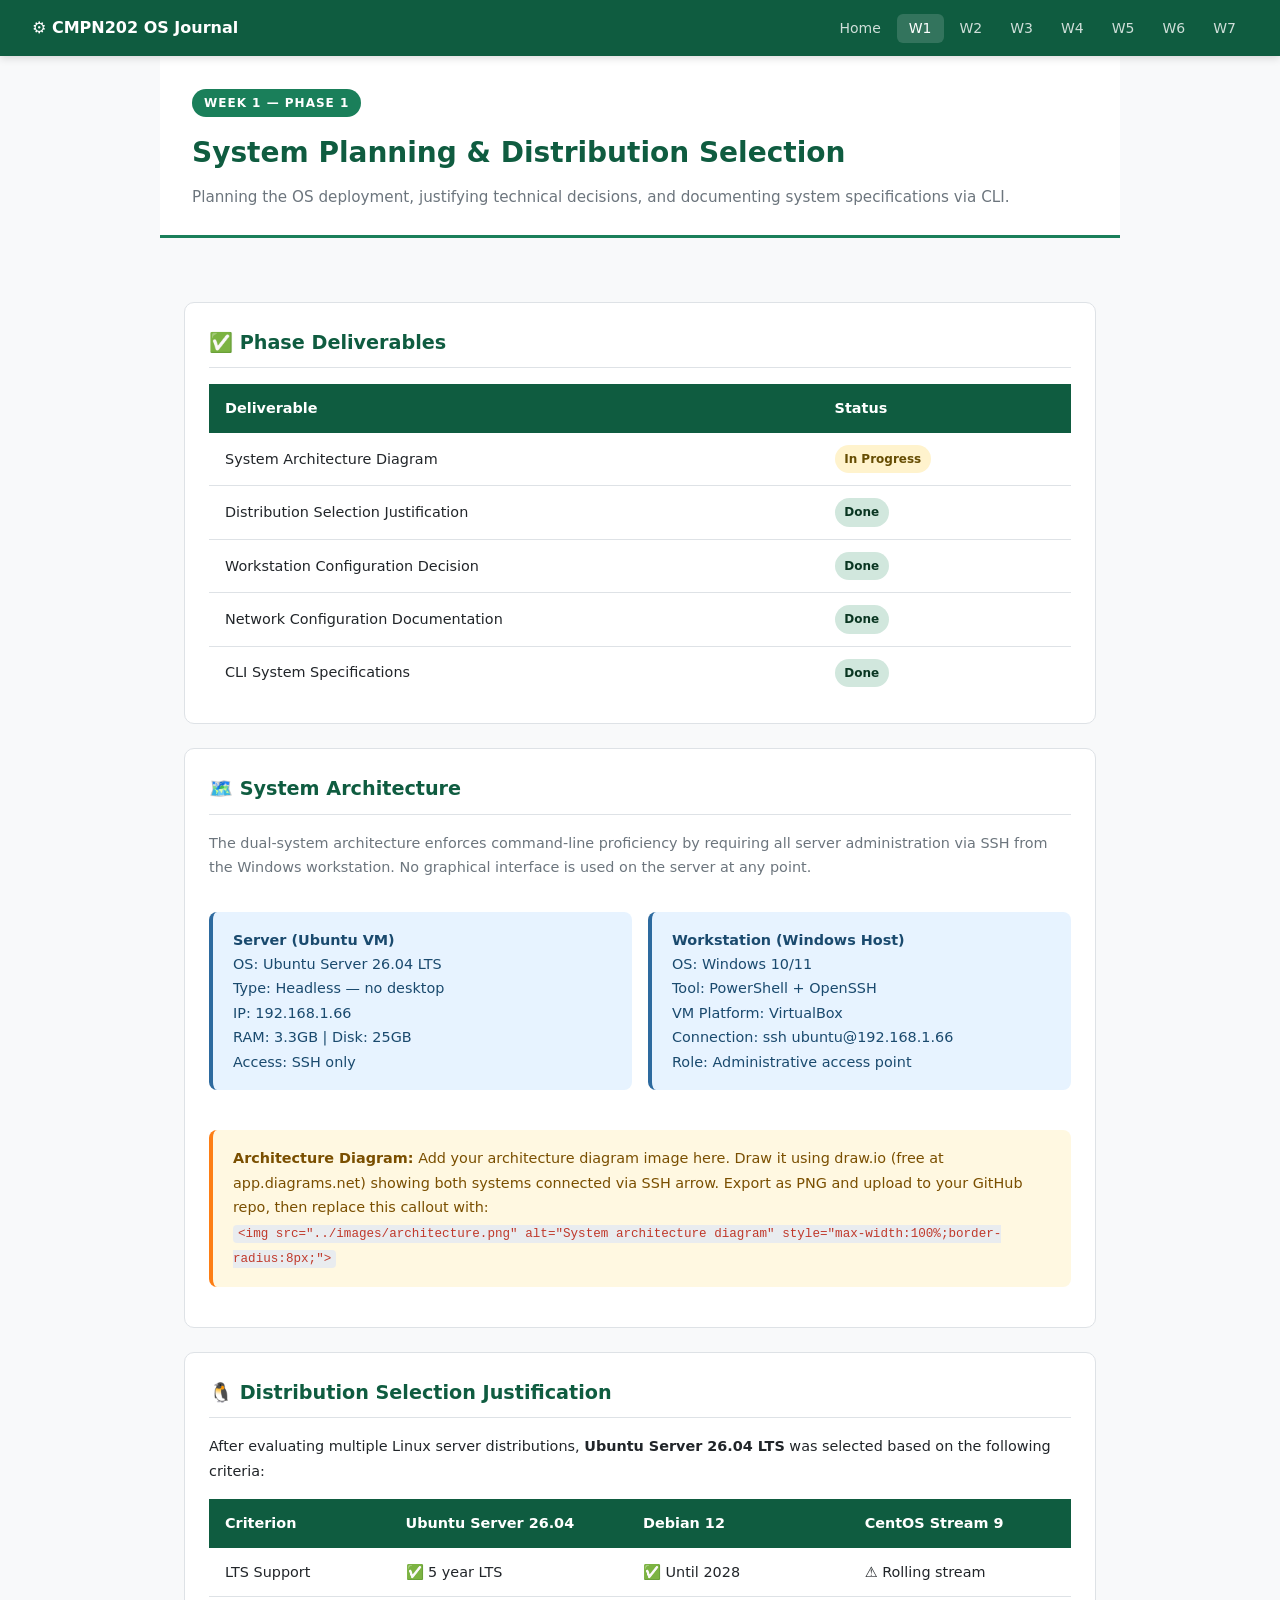
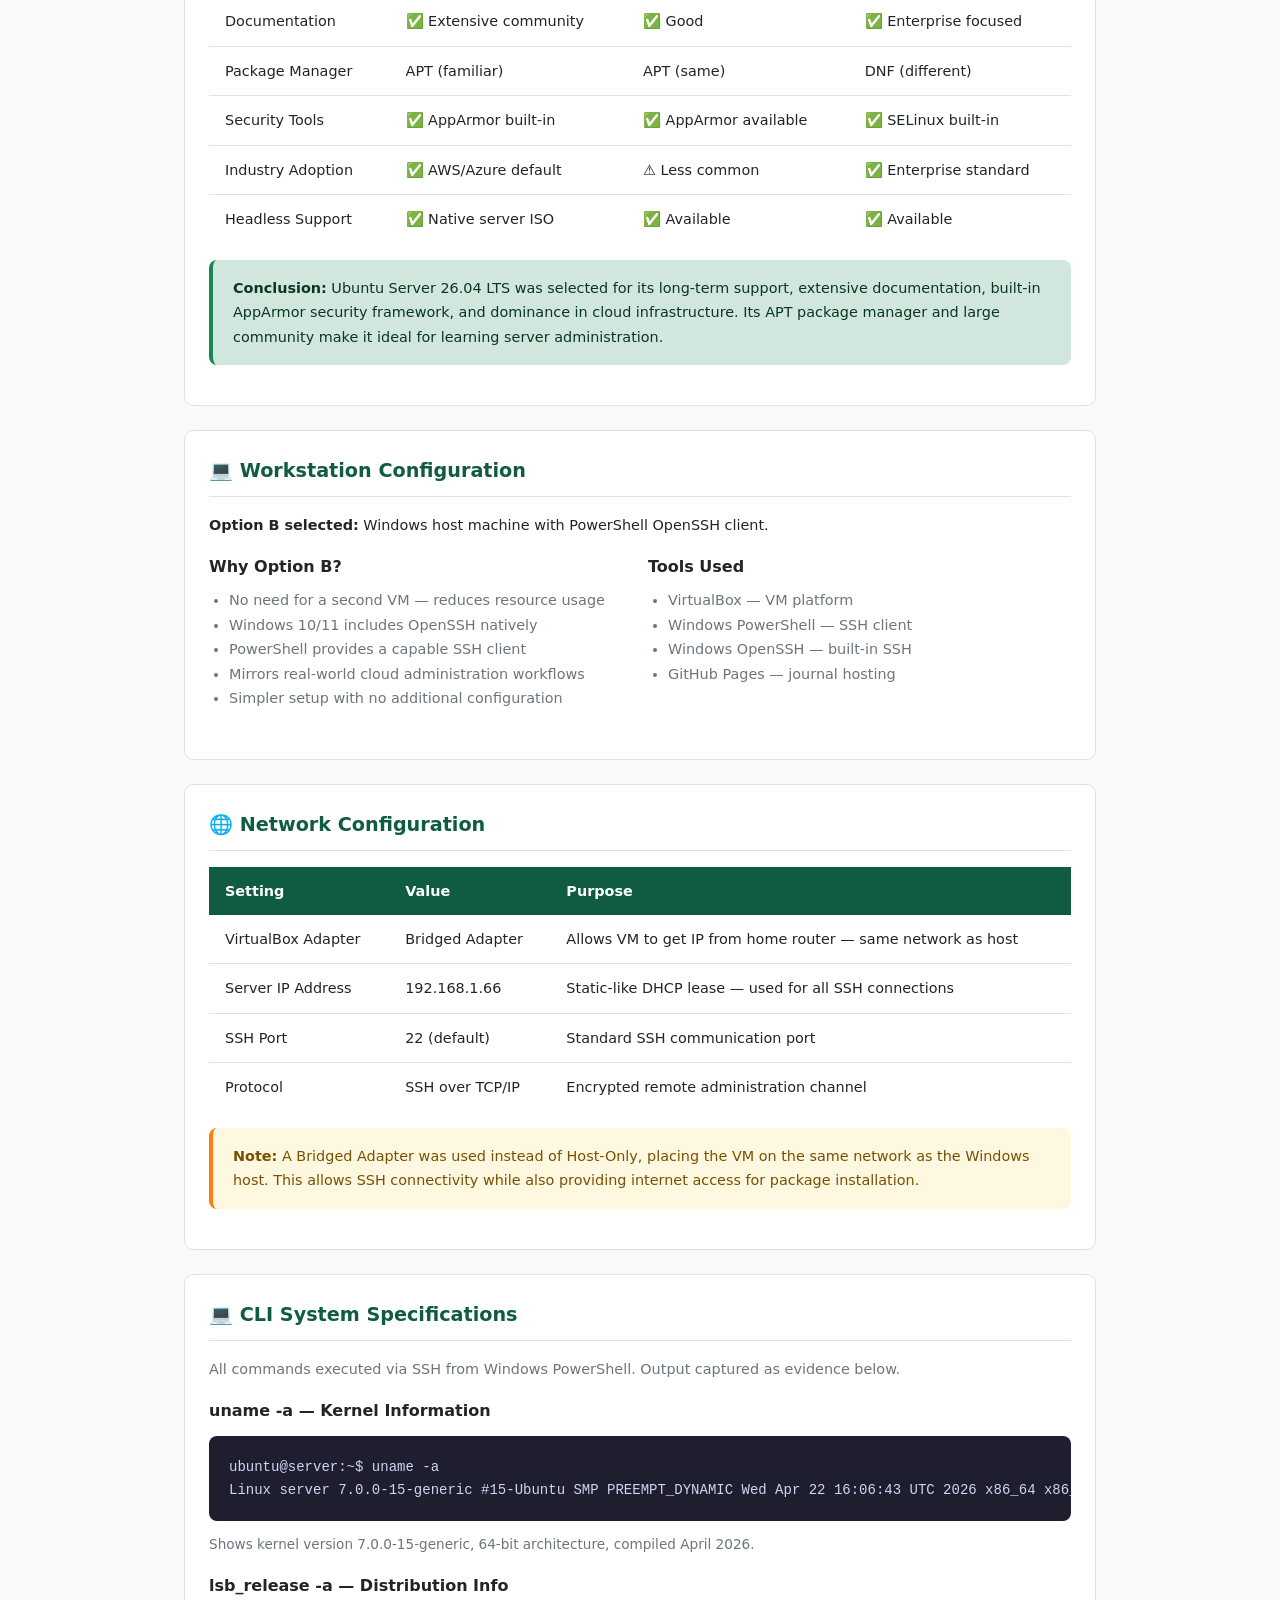
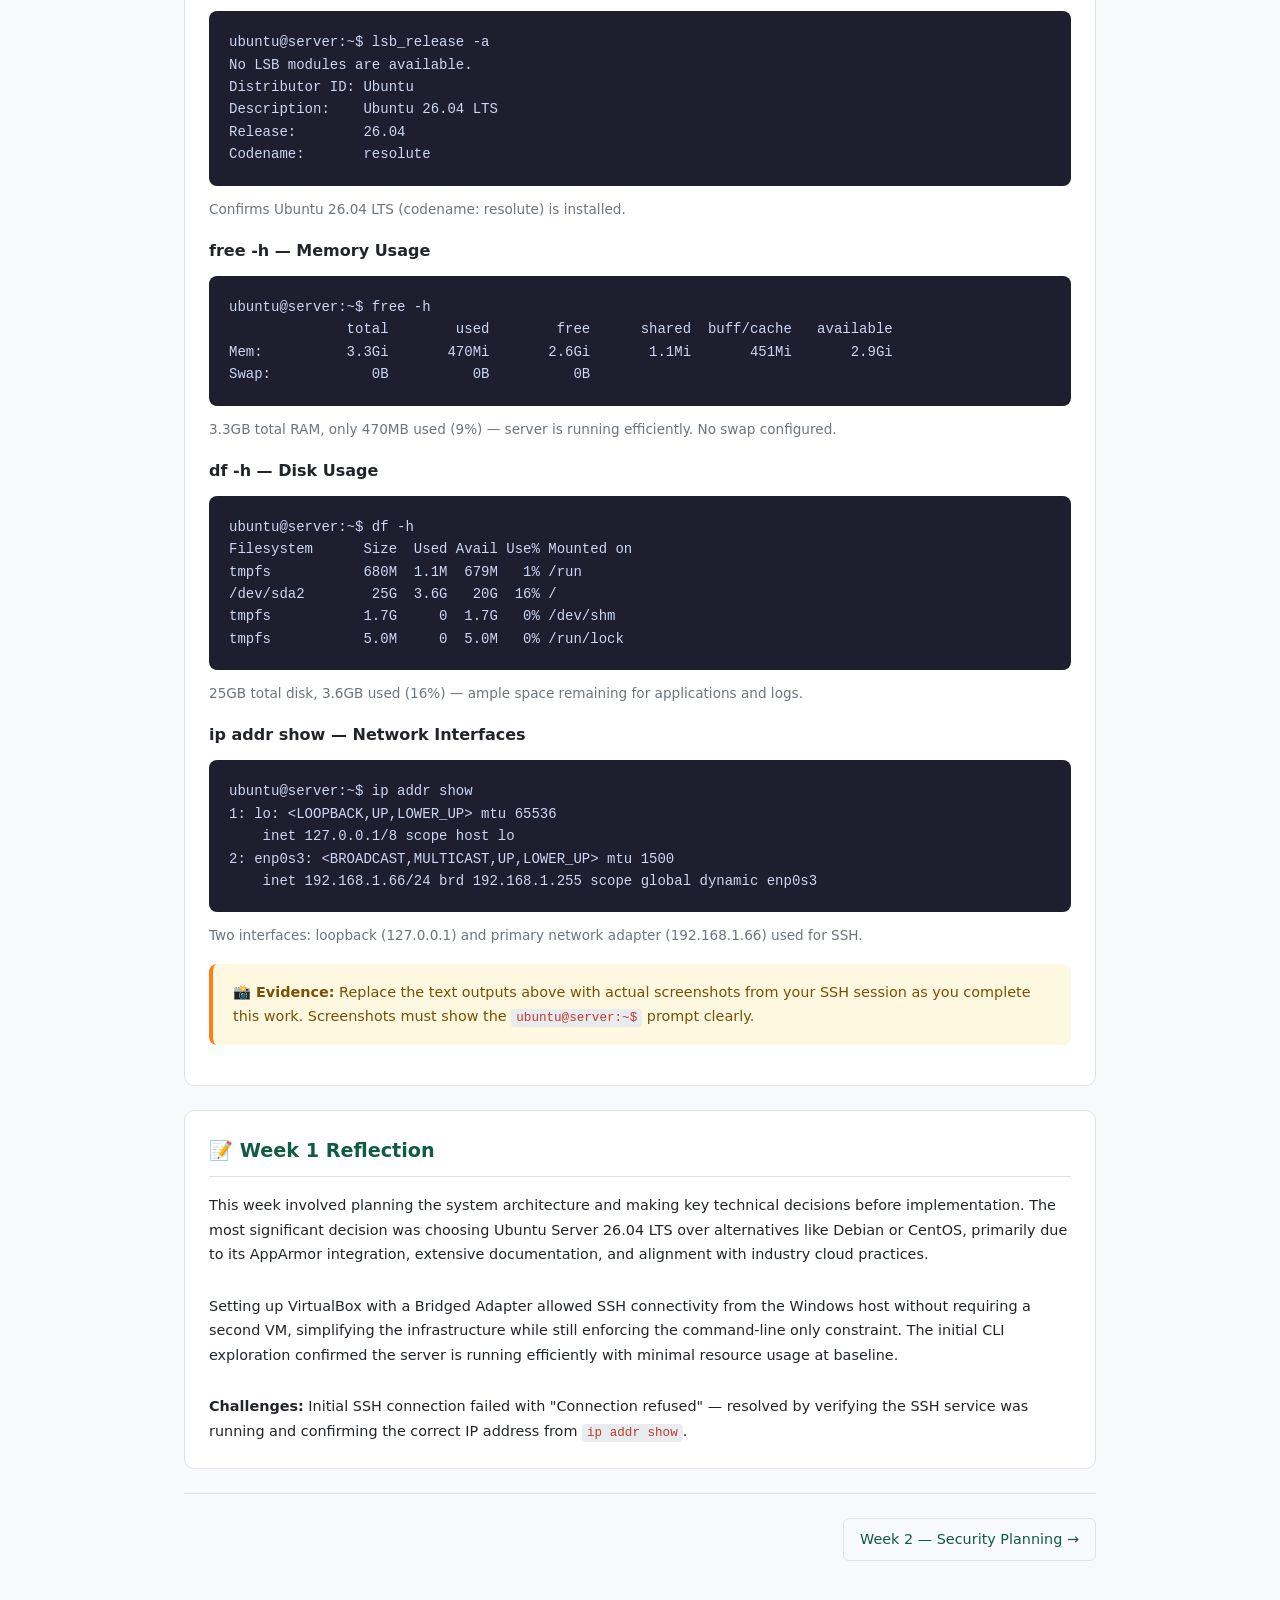
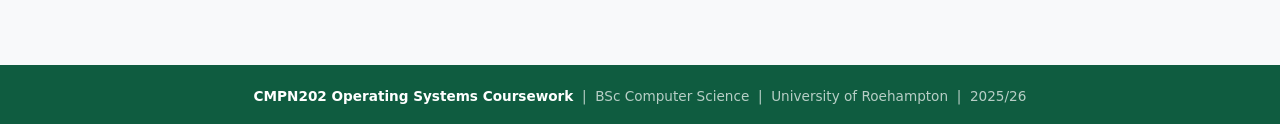
==== weeks/week1.html @ 44c3b8fd "Create week1.html" ====
<!DOCTYPE html>
<html lang="en">
<head>
  <meta charset="UTF-8">
  <meta name="viewport" content="width=device-width, initial-scale=1.0">
  <title>Week 1 — System Planning | CMPN202</title>
  <link rel="stylesheet" href="../style.css">
</head>
<body>

<nav>
  <a href="../index.html" class="brand">⚙️ CMPN202 OS Journal</a>
  <ul class="nav-links">
    <li><a href="../index.html">Home</a></li>
    <li><a href="week1.html" class="active">W1</a></li>
    <li><a href="week2.html">W2</a></li>
    <li><a href="week3.html">W3</a></li>
    <li><a href="week4.html">W4</a></li>
    <li><a href="week5.html">W5</a></li>
    <li><a href="week6.html">W6</a></li>
    <li><a href="week7.html">W7</a></li>
  </ul>
</nav>

<div class="page-header container">
  <span class="week-badge">Week 1 — Phase 1</span>
  <h1>System Planning &amp; Distribution Selection</h1>
  <p>Planning the OS deployment, justifying technical decisions, and documenting system specifications via CLI.</p>
</div>

<div class="container">

  <div class="card">
    <h2>✅ Phase Deliverables</h2>
    <table class="week-table">
      <thead>
        <tr><th>Deliverable</th><th>Status</th></tr>
      </thead>
      <tbody>
        <tr><td>System Architecture Diagram</td><td><span class="badge badge-progress">In Progress</span></td></tr>
        <tr><td>Distribution Selection Justification</td><td><span class="badge badge-done">Done</span></td></tr>
        <tr><td>Workstation Configuration Decision</td><td><span class="badge badge-done">Done</span></td></tr>
        <tr><td>Network Configuration Documentation</td><td><span class="badge badge-done">Done</span></td></tr>
        <tr><td>CLI System Specifications</td><td><span class="badge badge-done">Done</span></td></tr>
      </tbody>
    </table>
  </div>

  <div class="card">
    <h2>🗺️ System Architecture</h2>
    <p style="font-size:0.9rem;color:#6c757d;margin-bottom:1rem;">The dual-system architecture enforces command-line proficiency by requiring all server administration via SSH from the Windows workstation. No graphical interface is used on the server at any point.</p>
    <div class="grid-2">
      <div class="callout callout-info">
        <strong>Server (Ubuntu VM)</strong><br>
        OS: Ubuntu Server 26.04 LTS<br>
        Type: Headless — no desktop<br>
        IP: 192.168.1.66<br>
        RAM: 3.3GB | Disk: 25GB<br>
        Access: SSH only
      </div>
      <div class="callout callout-info">
        <strong>Workstation (Windows Host)</strong><br>
        OS: Windows 10/11<br>
        Tool: PowerShell + OpenSSH<br>
        VM Platform: VirtualBox<br>
        Connection: ssh ubuntu@192.168.1.66<br>
        Role: Administrative access point
      </div>
    </div>
    <div class="callout callout-warn">
      <strong>Architecture Diagram:</strong> Add your architecture diagram image here. Draw it using draw.io (free at app.diagrams.net) showing both systems connected via SSH arrow. Export as PNG and upload to your GitHub repo, then replace this callout with:<br>
      <code>&lt;img src="../images/architecture.png" alt="System architecture diagram" style="max-width:100%;border-radius:8px;"&gt;</code>
    </div>
  </div>

  <div class="card">
    <h2>🐧 Distribution Selection Justification</h2>
    <p style="font-size:0.9rem;margin-bottom:1rem;">After evaluating multiple Linux server distributions, <strong>Ubuntu Server 26.04 LTS</strong> was selected based on the following criteria:</p>
    <table class="week-table">
      <thead>
        <tr>
          <th>Criterion</th>
          <th>Ubuntu Server 26.04</th>
          <th>Debian 12</th>
          <th>CentOS Stream 9</th>
        </tr>
      </thead>
      <tbody>
        <tr>
          <td>LTS Support</td>
          <td>✅ 5 year LTS</td>
          <td>✅ Until 2028</td>
          <td>⚠️ Rolling stream</td>
        </tr>
        <tr>
          <td>Documentation</td>
          <td>✅ Extensive community</td>
          <td>✅ Good</td>
          <td>✅ Enterprise focused</td>
        </tr>
        <tr>
          <td>Package Manager</td>
          <td>APT (familiar)</td>
          <td>APT (same)</td>
          <td>DNF (different)</td>
        </tr>
        <tr>
          <td>Security Tools</td>
          <td>✅ AppArmor built-in</td>
          <td>✅ AppArmor available</td>
          <td>✅ SELinux built-in</td>
        </tr>
        <tr>
          <td>Industry Adoption</td>
          <td>✅ AWS/Azure default</td>
          <td>⚠️ Less common</td>
          <td>✅ Enterprise standard</td>
        </tr>
        <tr>
          <td>Headless Support</td>
          <td>✅ Native server ISO</td>
          <td>✅ Available</td>
          <td>✅ Available</td>
        </tr>
      </tbody>
    </table>
    <div class="callout callout-success" style="margin-top:1rem;">
      <strong>Conclusion:</strong> Ubuntu Server 26.04 LTS was selected for its long-term support, extensive documentation, built-in AppArmor security framework, and dominance in cloud infrastructure. Its APT package manager and large community make it ideal for learning server administration.
    </div>
  </div>

  <div class="card">
    <h2>💻 Workstation Configuration</h2>
    <p style="font-size:0.9rem;margin-bottom:1rem;"><strong>Option B selected:</strong> Windows host machine with PowerShell OpenSSH client.</p>
    <div class="grid-2">
      <div>
        <h3>Why Option B?</h3>
        <ul style="padding-left:1.25rem;font-size:0.9rem;color:#6c757d;">
          <li>No need for a second VM — reduces resource usage</li>
          <li>Windows 10/11 includes OpenSSH natively</li>
          <li>PowerShell provides a capable SSH client</li>
          <li>Mirrors real-world cloud administration workflows</li>
          <li>Simpler setup with no additional configuration</li>
        </ul>
      </div>
      <div>
        <h3>Tools Used</h3>
        <ul style="padding-left:1.25rem;font-size:0.9rem;color:#6c757d;">
          <li>VirtualBox — VM platform</li>
          <li>Windows PowerShell — SSH client</li>
          <li>Windows OpenSSH — built-in SSH</li>
          <li>GitHub Pages — journal hosting</li>
        </ul>
      </div>
    </div>
  </div>

  <div class="card">
    <h2>🌐 Network Configuration</h2>
    <table class="week-table">
      <thead>
        <tr><th>Setting</th><th>Value</th><th>Purpose</th></tr>
      </thead>
      <tbody>
        <tr>
          <td>VirtualBox Adapter</td>
          <td>Bridged Adapter</td>
          <td>Allows VM to get IP from home router — same network as host</td>
        </tr>
        <tr>
          <td>Server IP Address</td>
          <td>192.168.1.66</td>
          <td>Static-like DHCP lease — used for all SSH connections</td>
        </tr>
        <tr>
          <td>SSH Port</td>
          <td>22 (default)</td>
          <td>Standard SSH communication port</td>
        </tr>
        <tr>
          <td>Protocol</td>
          <td>SSH over TCP/IP</td>
          <td>Encrypted remote administration channel</td>
        </tr>
      </tbody>
    </table>
    <div class="callout callout-warn">
      <strong>Note:</strong> A Bridged Adapter was used instead of Host-Only, placing the VM on the same network as the Windows host. This allows SSH connectivity while also providing internet access for package installation.
    </div>
  </div>

  <div class="card">
    <h2>💻 CLI System Specifications</h2>
    <p style="font-size:0.9rem;color:#6c757d;margin-bottom:1rem;">All commands executed via SSH from Windows PowerShell. Output captured as evidence below.</p>

    <h3>uname -a — Kernel Information</h3>
    <pre>ubuntu@server:~$ uname -a
Linux server 7.0.0-15-generic #15-Ubuntu SMP PREEMPT_DYNAMIC Wed Apr 22 16:06:43 UTC 2026 x86_64 x86_64 x86_64 GNU/Linux</pre>
    <p style="font-size:0.85rem;color:#6c757d;margin-bottom:1rem;">Shows kernel version 7.0.0-15-generic, 64-bit architecture, compiled April 2026.</p>

    <h3>lsb_release -a — Distribution Info</h3>
    <pre>ubuntu@server:~$ lsb_release -a
No LSB modules are available.
Distributor ID: Ubuntu
Description:    Ubuntu 26.04 LTS
Release:        26.04
Codename:       resolute</pre>
    <p style="font-size:0.85rem;color:#6c757d;margin-bottom:1rem;">Confirms Ubuntu 26.04 LTS (codename: resolute) is installed.</p>

    <h3>free -h — Memory Usage</h3>
    <pre>ubuntu@server:~$ free -h
              total        used        free      shared  buff/cache   available
Mem:          3.3Gi       470Mi       2.6Gi       1.1Mi       451Mi       2.9Gi
Swap:            0B          0B          0B</pre>
    <p style="font-size:0.85rem;color:#6c757d;margin-bottom:1rem;">3.3GB total RAM, only 470MB used (9%) — server is running efficiently. No swap configured.</p>

    <h3>df -h — Disk Usage</h3>
    <pre>ubuntu@server:~$ df -h
Filesystem      Size  Used Avail Use% Mounted on
tmpfs           680M  1.1M  679M   1% /run
/dev/sda2        25G  3.6G   20G  16% /
tmpfs           1.7G     0  1.7G   0% /dev/shm
tmpfs           5.0M     0  5.0M   0% /run/lock</pre>
    <p style="font-size:0.85rem;color:#6c757d;margin-bottom:1rem;">25GB total disk, 3.6GB used (16%) — ample space remaining for applications and logs.</p>

    <h3>ip addr show — Network Interfaces</h3>
    <pre>ubuntu@server:~$ ip addr show
1: lo: &lt;LOOPBACK,UP,LOWER_UP&gt; mtu 65536
    inet 127.0.0.1/8 scope host lo
2: enp0s3: &lt;BROADCAST,MULTICAST,UP,LOWER_UP&gt; mtu 1500
    inet 192.168.1.66/24 brd 192.168.1.255 scope global dynamic enp0s3</pre>
    <p style="font-size:0.85rem;color:#6c757d;margin-bottom:1rem;">Two interfaces: loopback (127.0.0.1) and primary network adapter (192.168.1.66) used for SSH.</p>

    <div class="callout callout-warn">
      <strong>📸 Evidence:</strong> Replace the text outputs above with actual screenshots from your SSH session as you complete this work. Screenshots must show the <code>ubuntu@server:~$</code> prompt clearly.
    </div>
  </div>

  <div class="card">
    <h2>📝 Week 1 Reflection</h2>
    <p style="font-size:0.9rem;">This week involved planning the system architecture and making key technical decisions before implementation. The most significant decision was choosing Ubuntu Server 26.04 LTS over alternatives like Debian or CentOS, primarily due to its AppArmor integration, extensive documentation, and alignment with industry cloud practices.</p>
    <br>
    <p style="font-size:0.9rem;">Setting up VirtualBox with a Bridged Adapter allowed SSH connectivity from the Windows host without requiring a second VM, simplifying the infrastructure while still enforcing the command-line only constraint. The initial CLI exploration confirmed the server is running efficiently with minimal resource usage at baseline.</p>
    <br>
    <p style="font-size:0.9rem;"><strong>Challenges:</strong> Initial SSH connection failed with "Connection refused" — resolved by verifying the SSH service was running and confirming the correct IP address from <code>ip addr show</code>.</p>
  </div>

  <div class="pagination">
    <span></span>
    <a href="week2.html">Week 2 — Security Planning →</a>
  </div>

</div>

<footer>
  <strong>CMPN202 Operating Systems Coursework</strong> &nbsp;|&nbsp; BSc Computer Science &nbsp;|&nbsp; University of Roehampton &nbsp;|&nbsp; 2025/26
</footer>

</body>
</html>
---- style.css ----
* { margin: 0; padding: 0; box-sizing: border-box; }

:root {
  --primary: #1a7f5a;
  --primary-light: #e8f5f0;
  --primary-dark: #0f5c40;
  --accent: #2d6a9f;
  --bg: #f8f9fa;
  --surface: #ffffff;
  --border: #dee2e6;
  --text: #212529;
  --text-muted: #6c757d;
  --code-bg: #1e1e2e;
  --code-text: #cdd6f4;
}

body {
  font-family: 'Segoe UI', system-ui, sans-serif;
  background: var(--bg);
  color: var(--text);
  line-height: 1.7;
  font-size: 16px;
}

nav {
  background: var(--primary-dark);
  color: #fff;
  padding: 0 2rem;
  display: flex;
  align-items: center;
  justify-content: space-between;
  height: 56px;
  position: sticky;
  top: 0;
  z-index: 100;
  box-shadow: 0 2px 8px rgba(0,0,0,0.15);
}

nav .brand {
  font-weight: 700;
  font-size: 1rem;
  color: #fff;
  text-decoration: none;
}

nav .nav-links {
  display: flex;
  gap: 0.25rem;
  list-style: none;
}

nav .nav-links a {
  color: rgba(255,255,255,0.8);
  text-decoration: none;
  padding: 0.4rem 0.75rem;
  border-radius: 6px;
  font-size: 0.875rem;
  transition: background 0.15s;
}

nav .nav-links a:hover,
nav .nav-links a.active {
  background: rgba(255,255,255,0.15);
  color: #fff;
}

.hero {
  background: linear-gradient(135deg, #0f5c40 0%, #2d6a9f 100%);
  color: #fff;
  padding: 4rem 2rem 3rem;
  text-align: center;
}

.hero h1 { font-size: 2.25rem; font-weight: 700; margin-bottom: 0.75rem; }
.hero p { font-size: 1.1rem; opacity: 0.9; max-width: 640px; margin: 0 auto 1.5rem; }

.hero .meta {
  display: inline-flex;
  gap: 1.5rem;
  background: rgba(255,255,255,0.12);
  border-radius: 8px;
  padding: 0.75rem 1.5rem;
  font-size: 0.9rem;
}

.hero .meta span { opacity: 0.85; }
.hero .meta strong { display: block; opacity: 1; }

.container { max-width: 960px; margin: 0 auto; padding: 2rem 1.5rem; }

.page-header {
  background: #fff;
  border-bottom: 3px solid #1a7f5a;
  padding: 2rem 2rem 1.5rem;
  margin-bottom: 2rem;
}

.week-badge {
  background: #1a7f5a;
  color: #fff;
  font-size: 0.75rem;
  font-weight: 700;
  padding: 0.25rem 0.75rem;
  border-radius: 20px;
  text-transform: uppercase;
  display: inline-block;
  margin-bottom: 0.75rem;
  letter-spacing: 1px;
}

.page-header h1 { font-size: 1.75rem; font-weight: 700; color: #0f5c40; margin-bottom: 0.5rem; }
.page-header p { color: #6c757d; font-size: 0.95rem; }

.card {
  background: #fff;
  border: 1px solid #dee2e6;
  border-radius: 10px;
  padding: 1.5rem;
  margin-bottom: 1.5rem;
}

.card h2 {
  font-size: 1.2rem;
  font-weight: 600;
  color: #0f5c40;
  margin-bottom: 1rem;
  padding-bottom: 0.5rem;
  border-bottom: 1px solid #dee2e6;
}

.card h3 { font-size: 1rem; font-weight: 600; margin-bottom: 0.5rem; }

pre {
  background: #1e1e2e;
  color: #cdd6f4;
  border-radius: 8px;
  padding: 1.25rem;
  overflow-x: auto;
  font-family: 'Cascadia Code', 'Consolas', monospace;
  font-size: 0.875rem;
  line-height: 1.6;
  margin: 0.75rem 0;
}

code {
  font-family: 'Consolas', monospace;
  font-size: 0.875em;
  background: #e9ecef;
  color: #c0392b;
  padding: 0.15em 0.4em;
  border-radius: 4px;
}

pre code { background: none; color: inherit; padding: 0; }

.week-table { width: 100%; border-collapse: collapse; font-size: 0.9rem; }
.week-table th { background: #0f5c40; color: #fff; padding: 0.75rem 1rem; text-align: left; }
.week-table td { padding: 0.75rem 1rem; border-bottom: 1px solid #dee2e6; vertical-align: middle; }
.week-table tr:last-child td { border-bottom: none; }
.week-table tr:hover td { background: #e8f5f0; }
.week-table a { color: #2d6a9f; text-decoration: none; font-weight: 500; }

.badge { display: inline-block; padding: 0.25rem 0.6rem; border-radius: 20px; font-size: 0.75rem; font-weight: 600; }
.badge-done { background: #d1e7dd; color: #0a3622; }
.badge-progress { background: #fff3cd; color: #664d03; }
.badge-todo { background: #f8d7da; color: #58151c; }
.badge-week { background: #e8f5f0; color: #0f5c40; }

.grid-2 { display: grid; grid-template-columns: repeat(auto-fit, minmax(280px, 1fr)); gap: 1rem; margin-bottom: 1.5rem; }

.lo-item {
  background: #e8f5f0;
  border-left: 4px solid #1a7f5a;
  border-radius: 0 8px 8px 0;
  padding: 1rem;
  font-size: 0.9rem;
}

.lo-item strong { display: block; color: #0f5c40; margin-bottom: 0.25rem; }

.callout { border-radius: 8px; padding: 1rem 1.25rem; margin: 1rem 0; font-size: 0.9rem; border-left: 4px solid; }
.callout-info { background: #e7f3ff; border-color: #2d6a9f; color: #1a4a6e; }
.callout-warn { background: #fff8e1; border-color: #fd7e14; color: #7a4f00; }
.callout-success { background: #d1e7dd; border-color: #198754; color: #0a3622; }
.callout-danger { background: #f8d7da; border-color: #dc3545; color: #58151c; }

.screenshot {
  background: #e9ecef;
  border: 2px dashed #dee2e6;
  border-radius: 8px;
  min-height: 160px;
  display: flex;
  flex-direction: column;
  align-items: center;
  justify-content: center;
  color: #6c757d;
  font-size: 0.875rem;
  margin: 1rem 0;
  text-align: center;
  padding: 1rem;
}

.pagination {
  display: flex;
  justify-content: space-between;
  padding: 1.5rem 0;
  margin-top: 1rem;
  border-top: 1px solid #dee2e6;
}

.pagination a {
  display: inline-flex;
  align-items: center;
  gap: 0.5rem;
  color: #0f5c40;
  text-decoration: none;
  font-weight: 500;
  font-size: 0.9rem;
  padding: 0.5rem 1rem;
  border: 1px solid #dee2e6;
  border-radius: 6px;
  transition: background 0.15s;
}

.pagination a:hover { background: #e8f5f0; }

footer {
  background: #0f5c40;
  color: rgba(255,255,255,0.7);
  text-align: center;
  padding: 1.25rem;
  font-size: 0.85rem;
  margin-top: 3rem;
}

footer strong { color: #fff; }
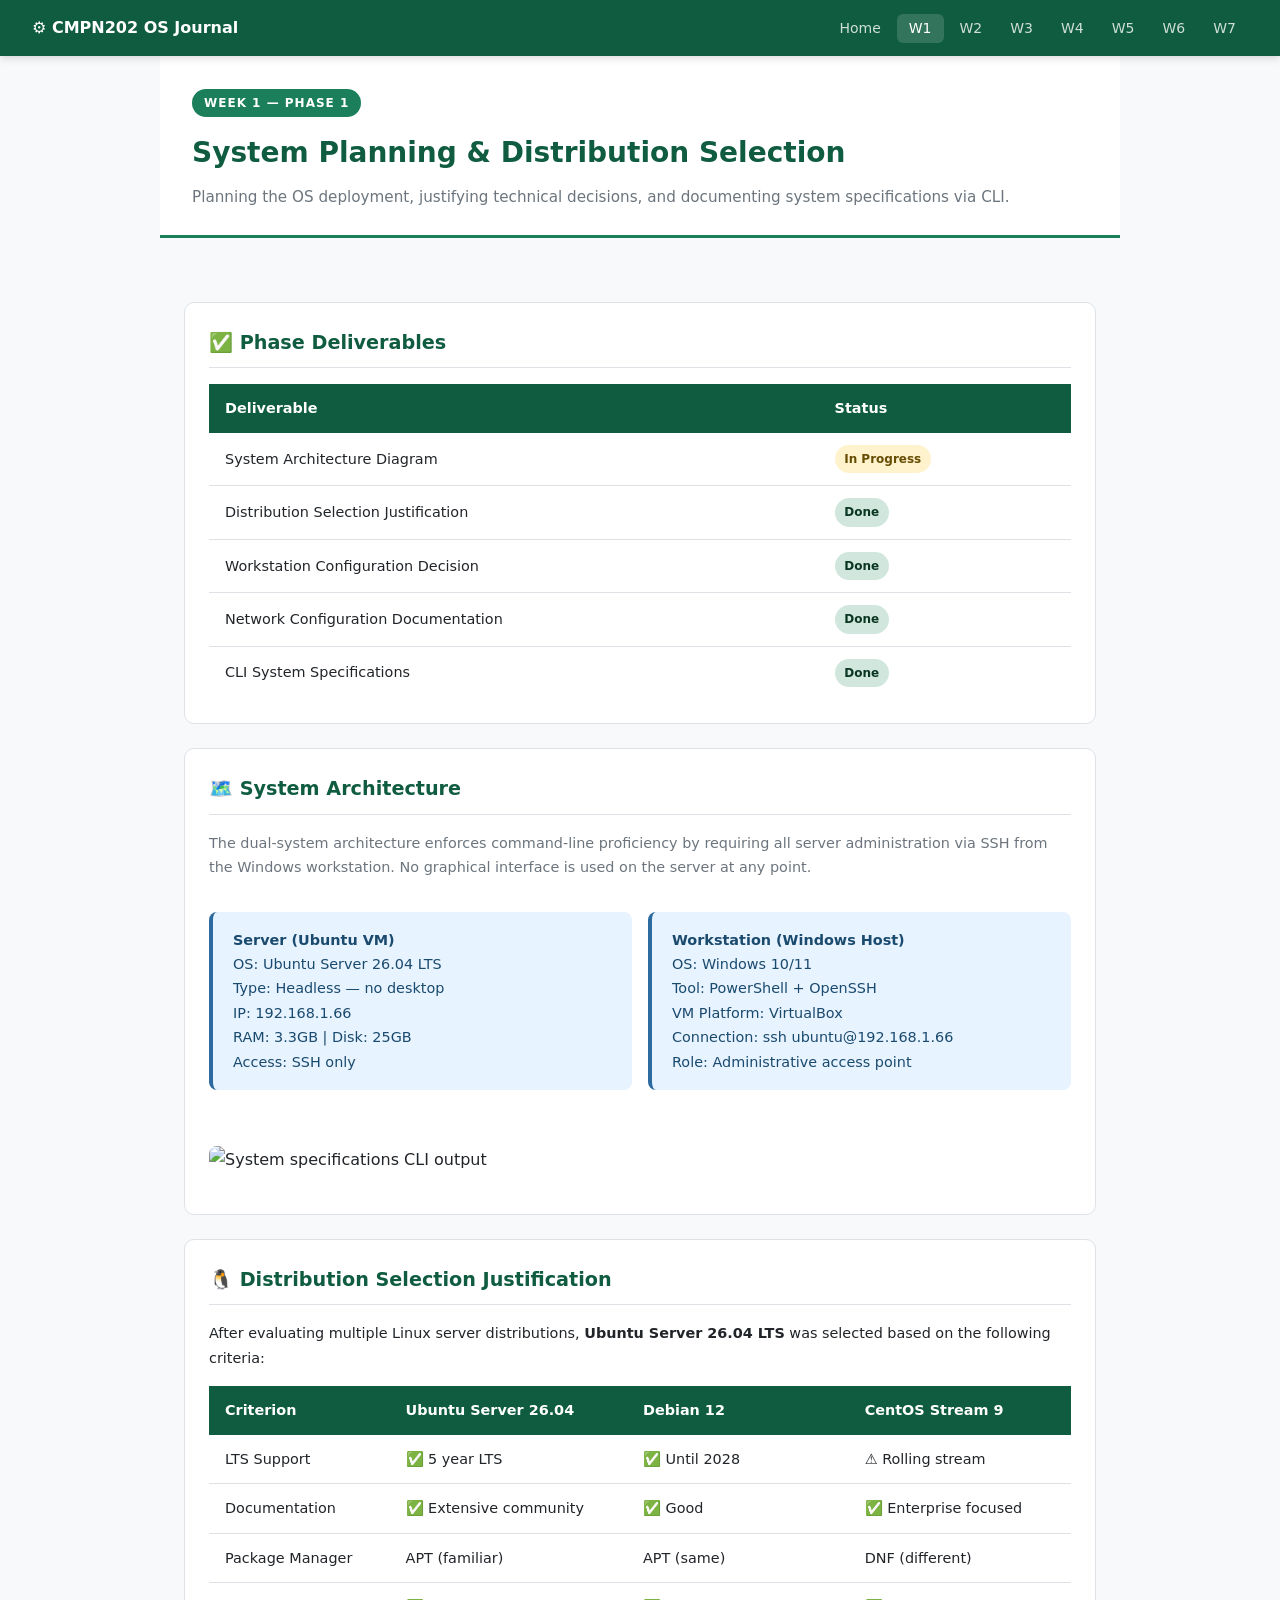
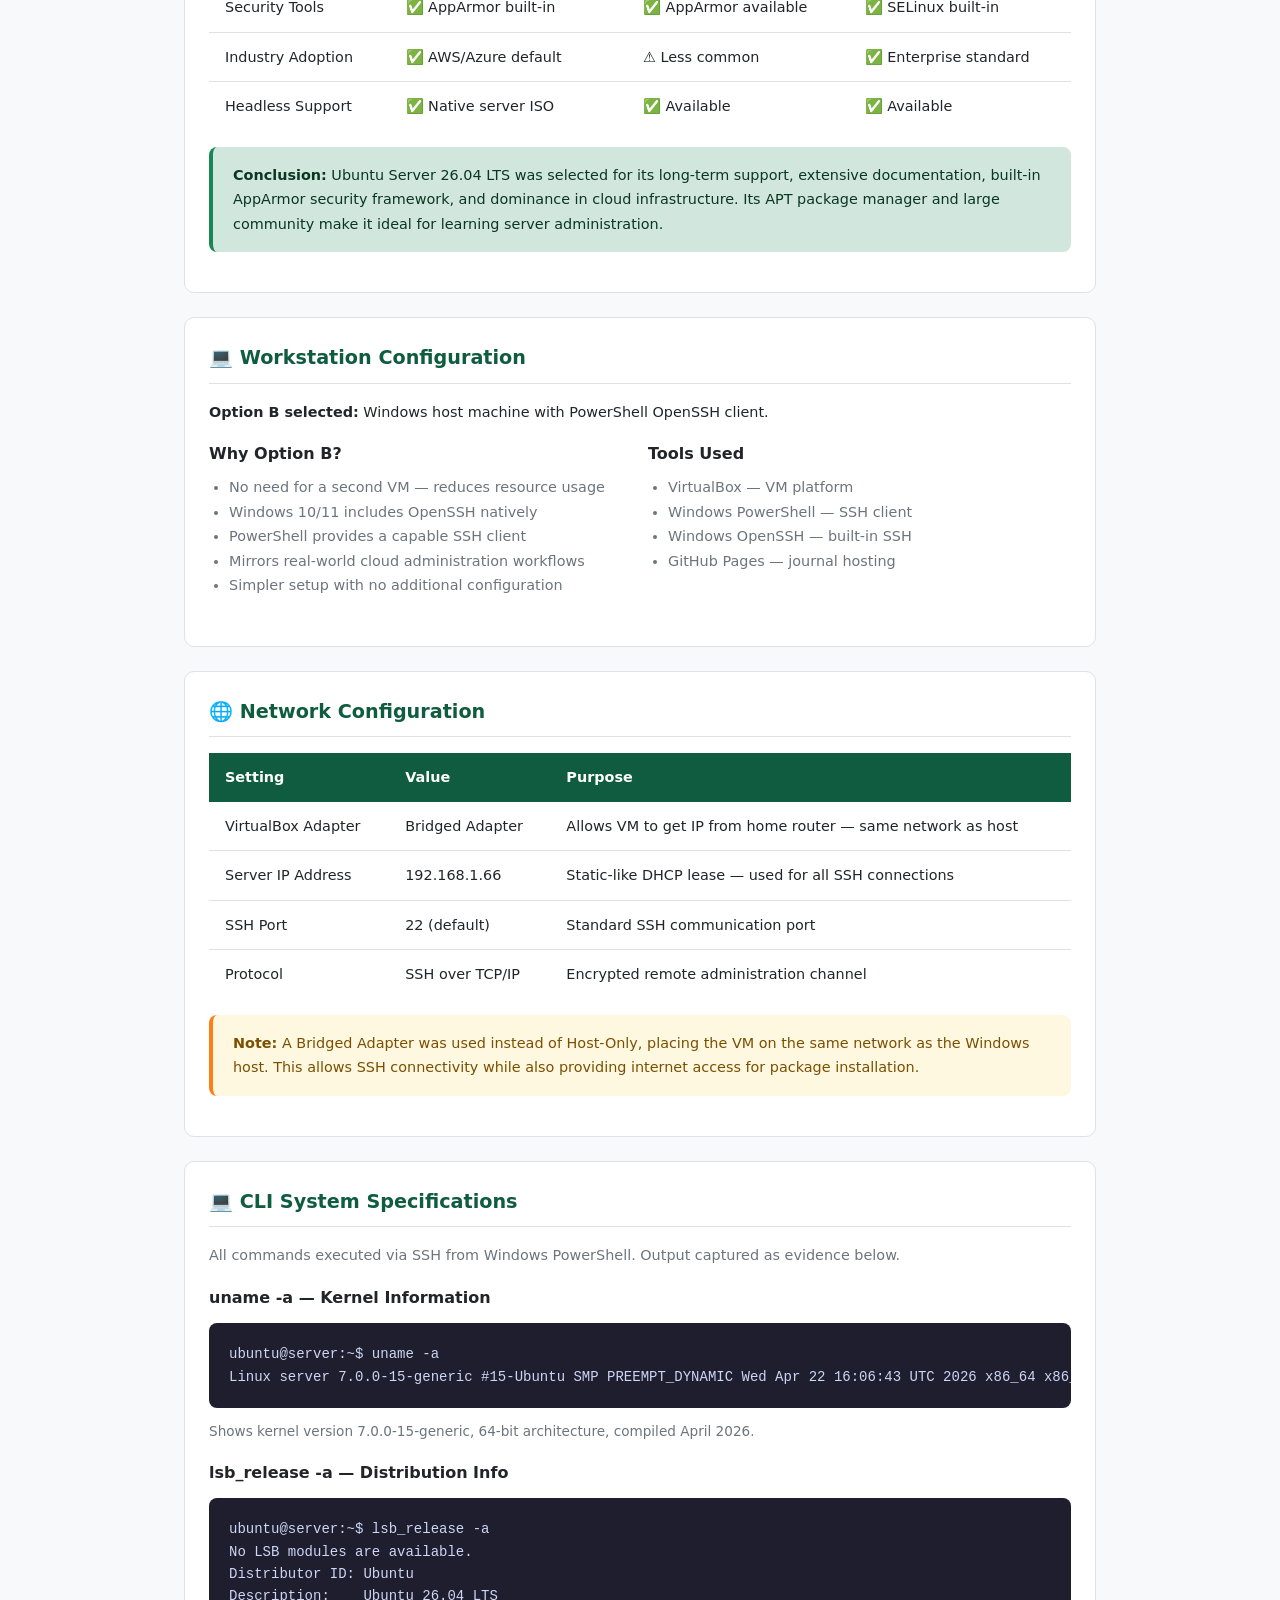
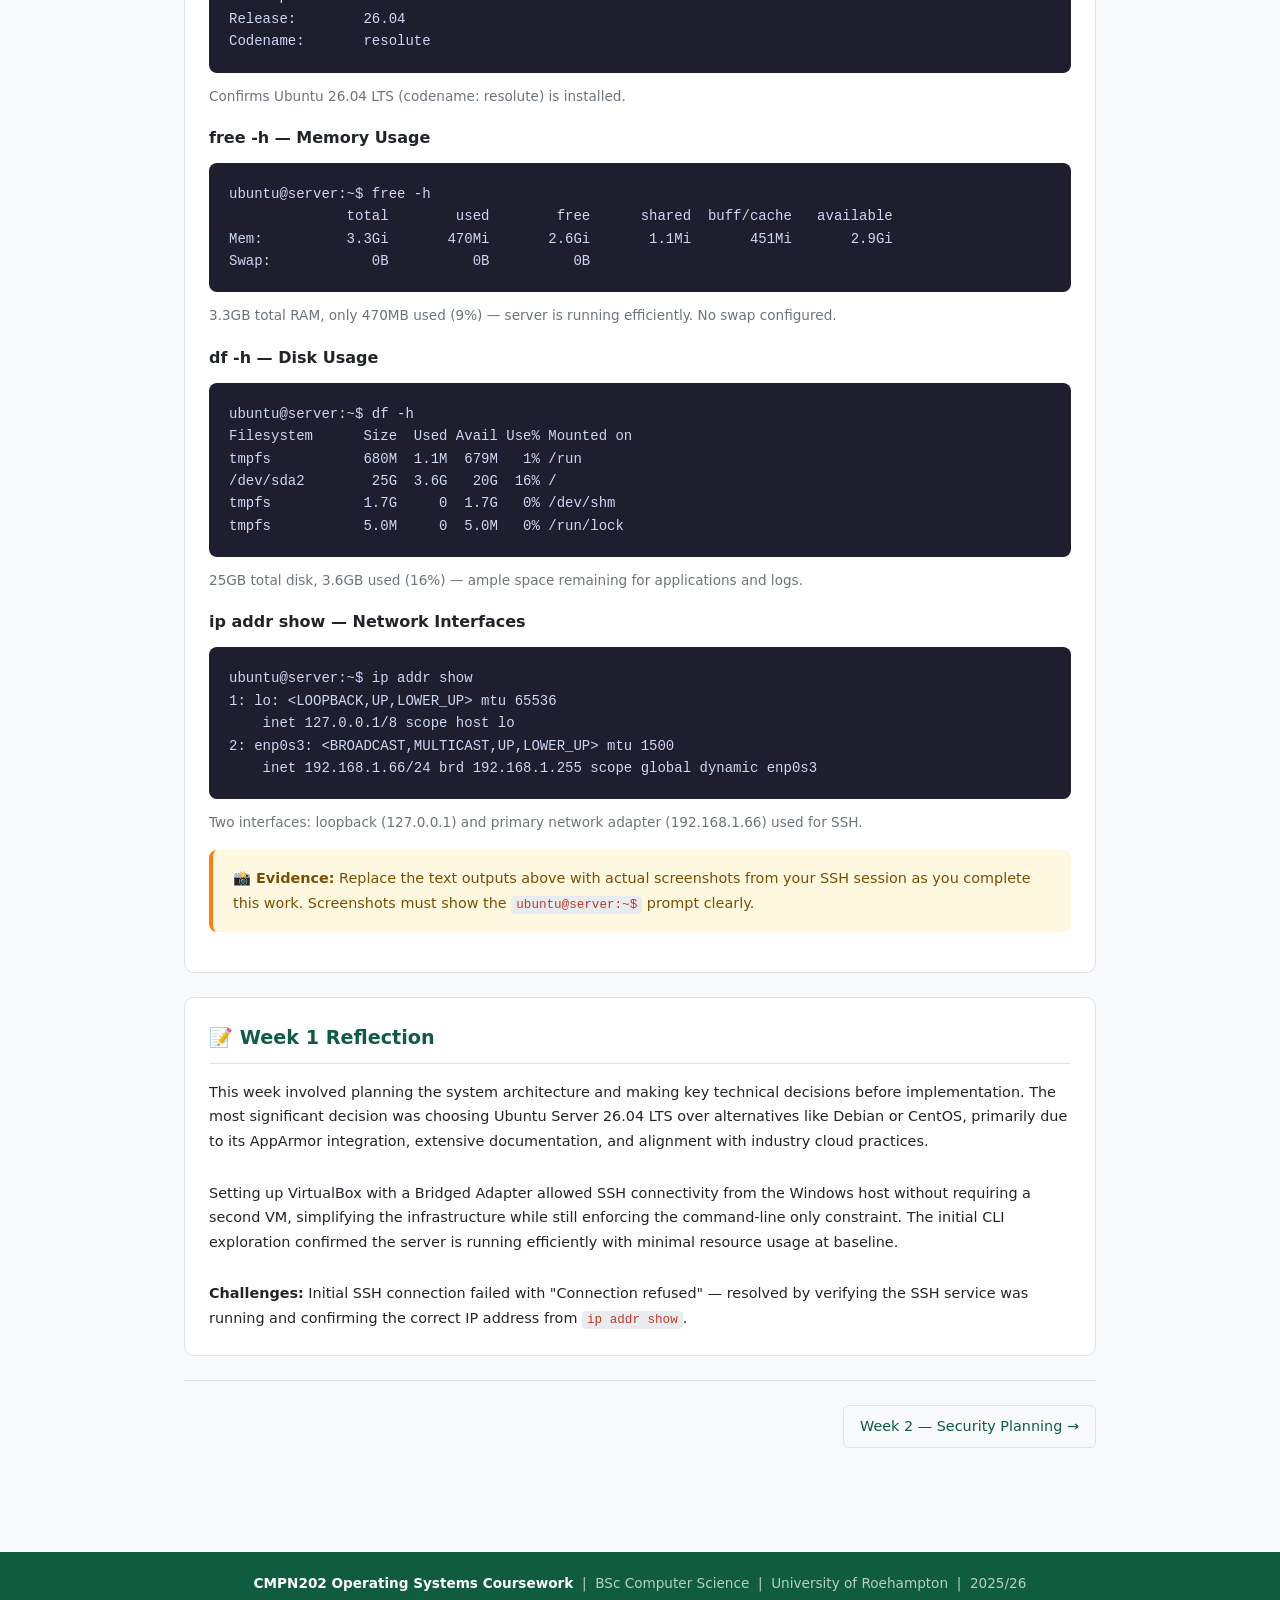
==== commit d46401c5: "added week1 image in week1.html" ====
--- a/weeks/week1.html
+++ b/weeks/week1.html
@@ -67,10 +67,9 @@
         Role: Administrative access point
       </div>
     </div>
-    <div class="callout callout-warn">
-      <strong>Architecture Diagram:</strong> Add your architecture diagram image here. Draw it using draw.io (free at app.diagrams.net) showing both systems connected via SSH arrow. Export as PNG and upload to your GitHub repo, then replace this callout with:<br>
-      <code>&lt;img src="../images/architecture.png" alt="System architecture diagram" style="max-width:100%;border-radius:8px;"&gt;</code>
-    </div>
+    <img src="../images/week1-system-specs.png" 
+     alt="System specifications CLI output" 
+     style="max-width:100%; border-radius:8px; margin:1rem 0;">
   </div>
 
   <div class="card">
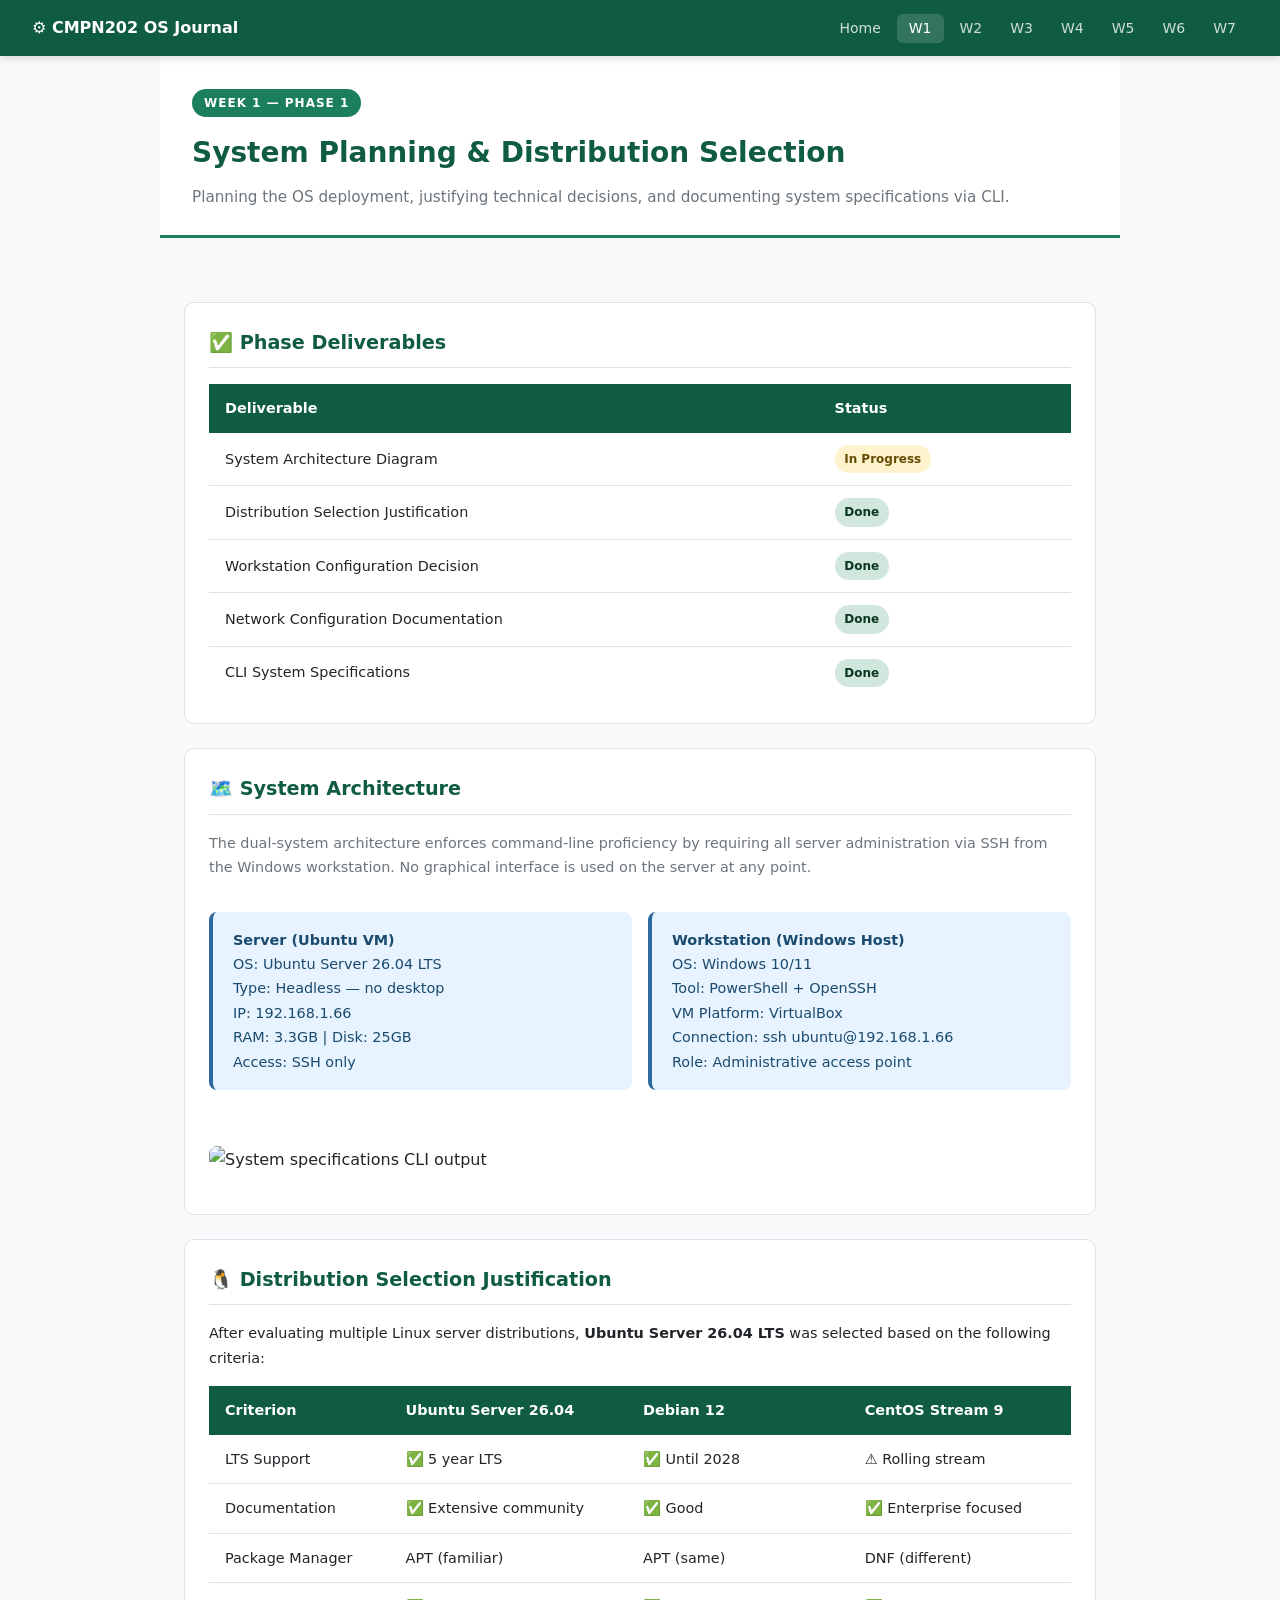
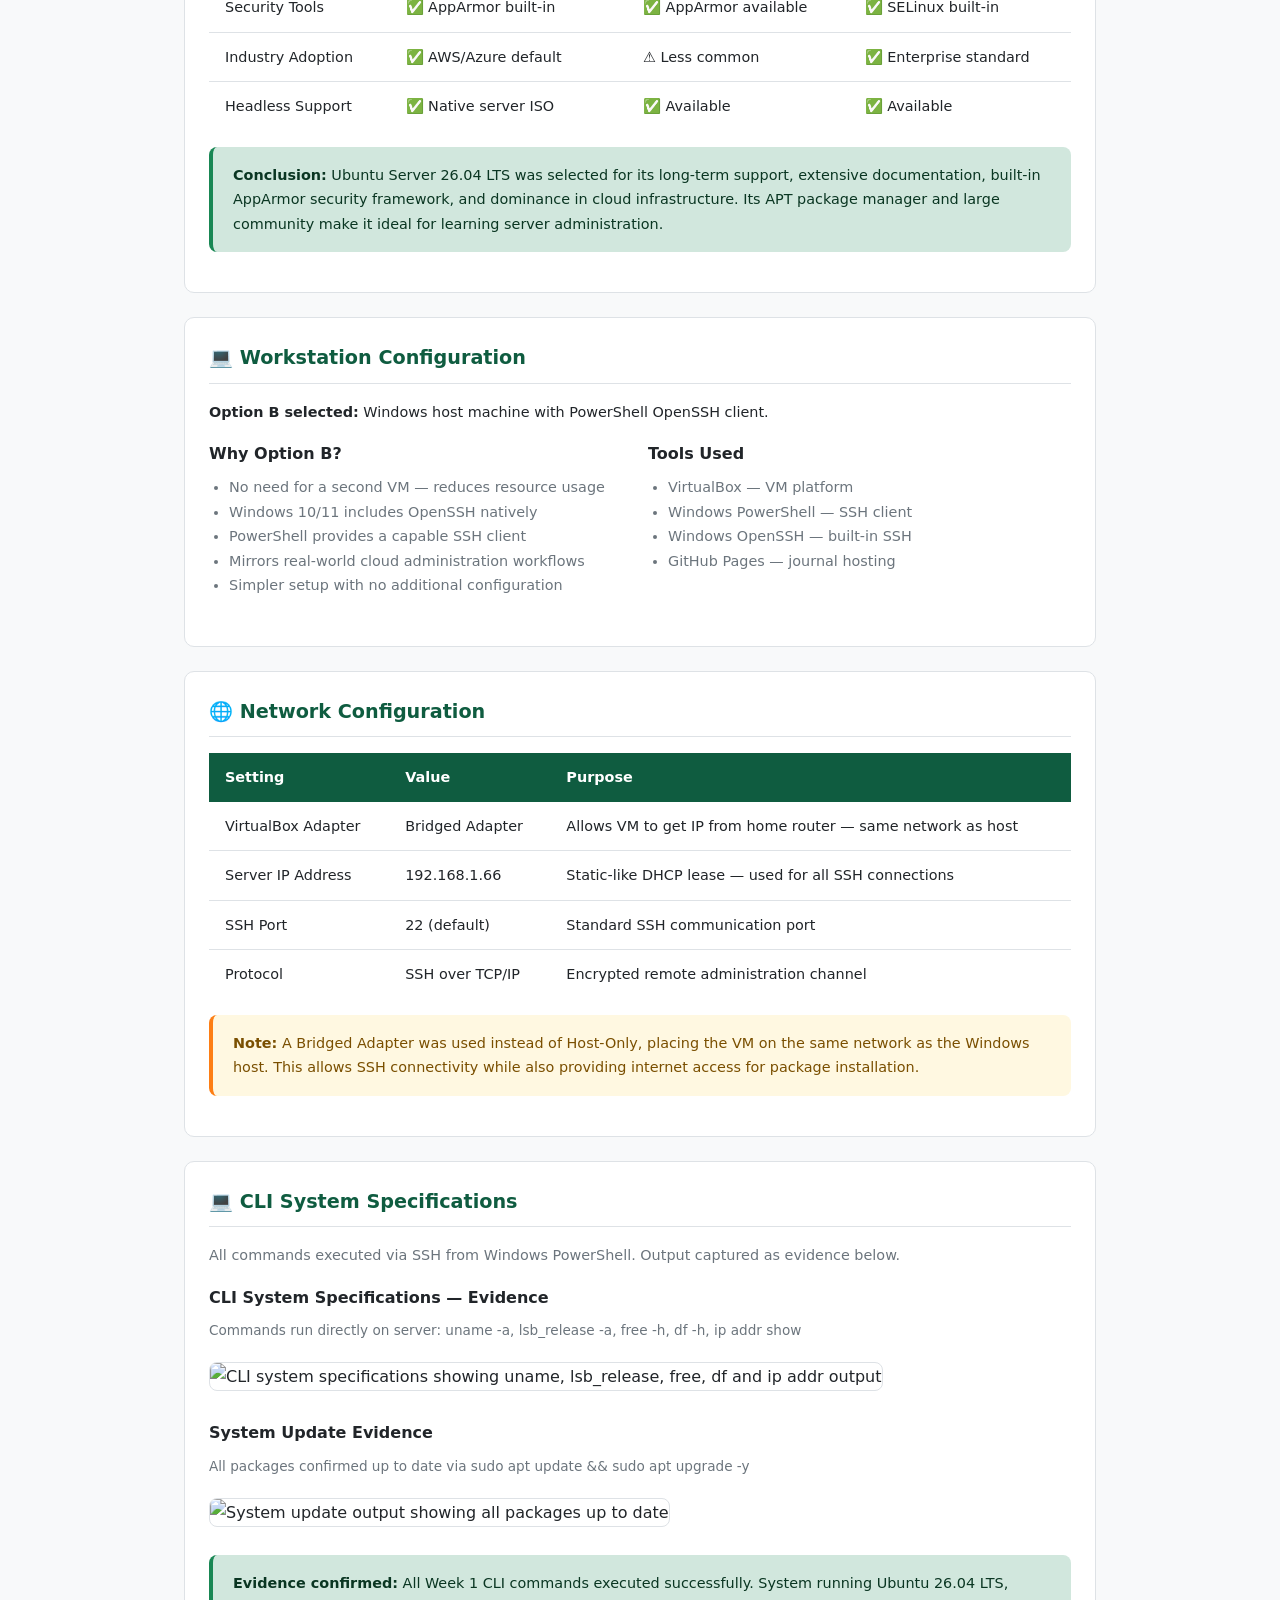
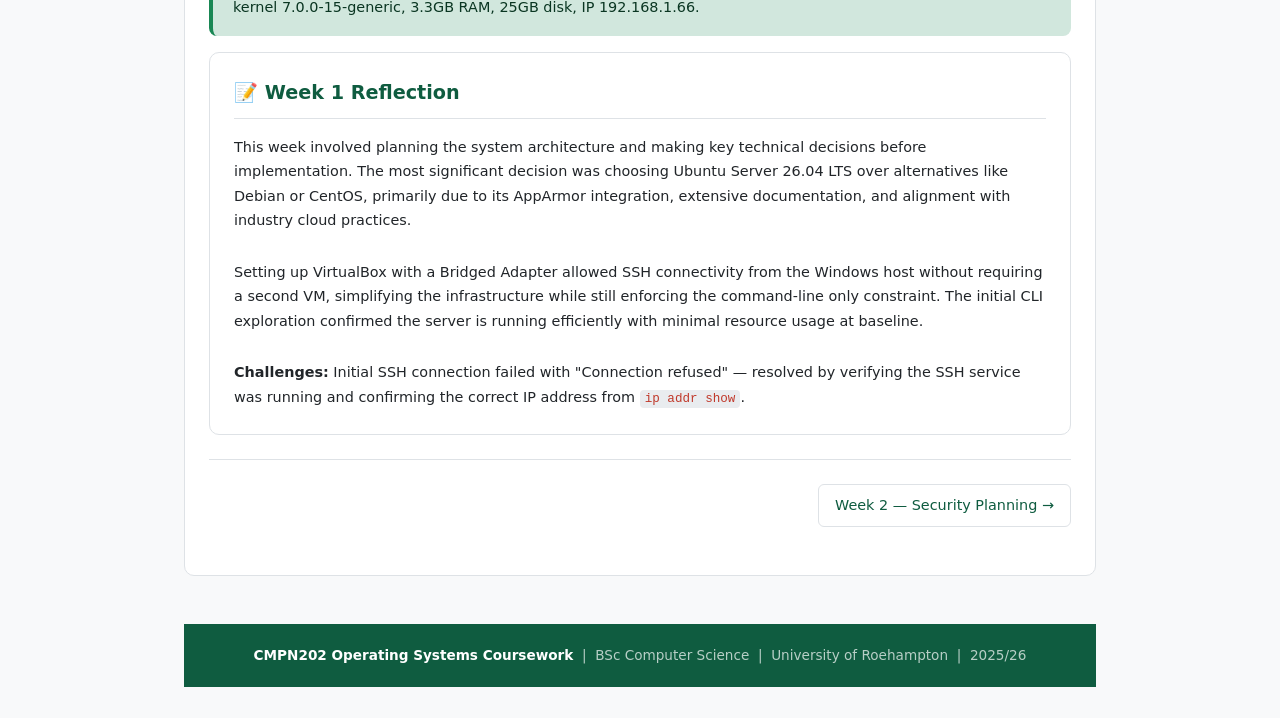
==== commit 349d847b: "Update week1.html" ====
--- a/weeks/week1.html
+++ b/weeks/week1.html
@@ -192,48 +192,26 @@
     <h2>💻 CLI System Specifications</h2>
     <p style="font-size:0.9rem;color:#6c757d;margin-bottom:1rem;">All commands executed via SSH from Windows PowerShell. Output captured as evidence below.</p>
 
-    <h3>uname -a — Kernel Information</h3>
-    <pre>ubuntu@server:~$ uname -a
-Linux server 7.0.0-15-generic #15-Ubuntu SMP PREEMPT_DYNAMIC Wed Apr 22 16:06:43 UTC 2026 x86_64 x86_64 x86_64 GNU/Linux</pre>
-    <p style="font-size:0.85rem;color:#6c757d;margin-bottom:1rem;">Shows kernel version 7.0.0-15-generic, 64-bit architecture, compiled April 2026.</p>
-
-    <h3>lsb_release -a — Distribution Info</h3>
-    <pre>ubuntu@server:~$ lsb_release -a
-No LSB modules are available.
-Distributor ID: Ubuntu
-Description:    Ubuntu 26.04 LTS
-Release:        26.04
-Codename:       resolute</pre>
-    <p style="font-size:0.85rem;color:#6c757d;margin-bottom:1rem;">Confirms Ubuntu 26.04 LTS (codename: resolute) is installed.</p>
-
-    <h3>free -h — Memory Usage</h3>
-    <pre>ubuntu@server:~$ free -h
-              total        used        free      shared  buff/cache   available
-Mem:          3.3Gi       470Mi       2.6Gi       1.1Mi       451Mi       2.9Gi
-Swap:            0B          0B          0B</pre>
-    <p style="font-size:0.85rem;color:#6c757d;margin-bottom:1rem;">3.3GB total RAM, only 470MB used (9%) — server is running efficiently. No swap configured.</p>
-
-    <h3>df -h — Disk Usage</h3>
-    <pre>ubuntu@server:~$ df -h
-Filesystem      Size  Used Avail Use% Mounted on
-tmpfs           680M  1.1M  679M   1% /run
-/dev/sda2        25G  3.6G   20G  16% /
-tmpfs           1.7G     0  1.7G   0% /dev/shm
-tmpfs           5.0M     0  5.0M   0% /run/lock</pre>
-    <p style="font-size:0.85rem;color:#6c757d;margin-bottom:1rem;">25GB total disk, 3.6GB used (16%) — ample space remaining for applications and logs.</p>
-
-    <h3>ip addr show — Network Interfaces</h3>
-    <pre>ubuntu@server:~$ ip addr show
-1: lo: &lt;LOOPBACK,UP,LOWER_UP&gt; mtu 65536
-    inet 127.0.0.1/8 scope host lo
-2: enp0s3: &lt;BROADCAST,MULTICAST,UP,LOWER_UP&gt; mtu 1500
-    inet 192.168.1.66/24 brd 192.168.1.255 scope global dynamic enp0s3</pre>
-    <p style="font-size:0.85rem;color:#6c757d;margin-bottom:1rem;">Two interfaces: loopback (127.0.0.1) and primary network adapter (192.168.1.66) used for SSH.</p>
-
-    <div class="callout callout-warn">
-      <strong>📸 Evidence:</strong> Replace the text outputs above with actual screenshots from your SSH session as you complete this work. Screenshots must show the <code>ubuntu@server:~$</code> prompt clearly.
-    </div>
-  </div>
+  <h3>CLI System Specifications — Evidence</h3>
+<p style="font-size:0.85rem;color:#6c757d;margin-bottom:0.5rem;">
+  Commands run directly on server: uname -a, lsb_release -a, free -h, df -h, ip addr show
+</p>
+<img src="../images/week1-cli.png" 
+     alt="CLI system specifications showing uname, lsb_release, free, df and ip addr output" 
+     style="max-width:100%; border-radius:8px; margin:0.75rem 0; border:1px solid #dee2e6;">
+
+<h3 style="margin-top:1rem;">System Update Evidence</h3>
+<p style="font-size:0.85rem;color:#6c757d;margin-bottom:0.5rem;">
+  All packages confirmed up to date via sudo apt update && sudo apt upgrade -y
+</p>
+<img src="../images/week1-system-update.png" 
+     alt="System update output showing all packages up to date" 
+     style="max-width:100%; border-radius:8px; margin:0.75rem 0; border:1px solid #dee2e6;">
+
+<div class="callout callout-success">
+  <strong>Evidence confirmed:</strong> All Week 1 CLI commands executed successfully. 
+  System running Ubuntu 26.04 LTS, kernel 7.0.0-15-generic, 3.3GB RAM, 25GB disk, IP 192.168.1.66.
+</div>
 
   <div class="card">
     <h2>📝 Week 1 Reflection</h2>
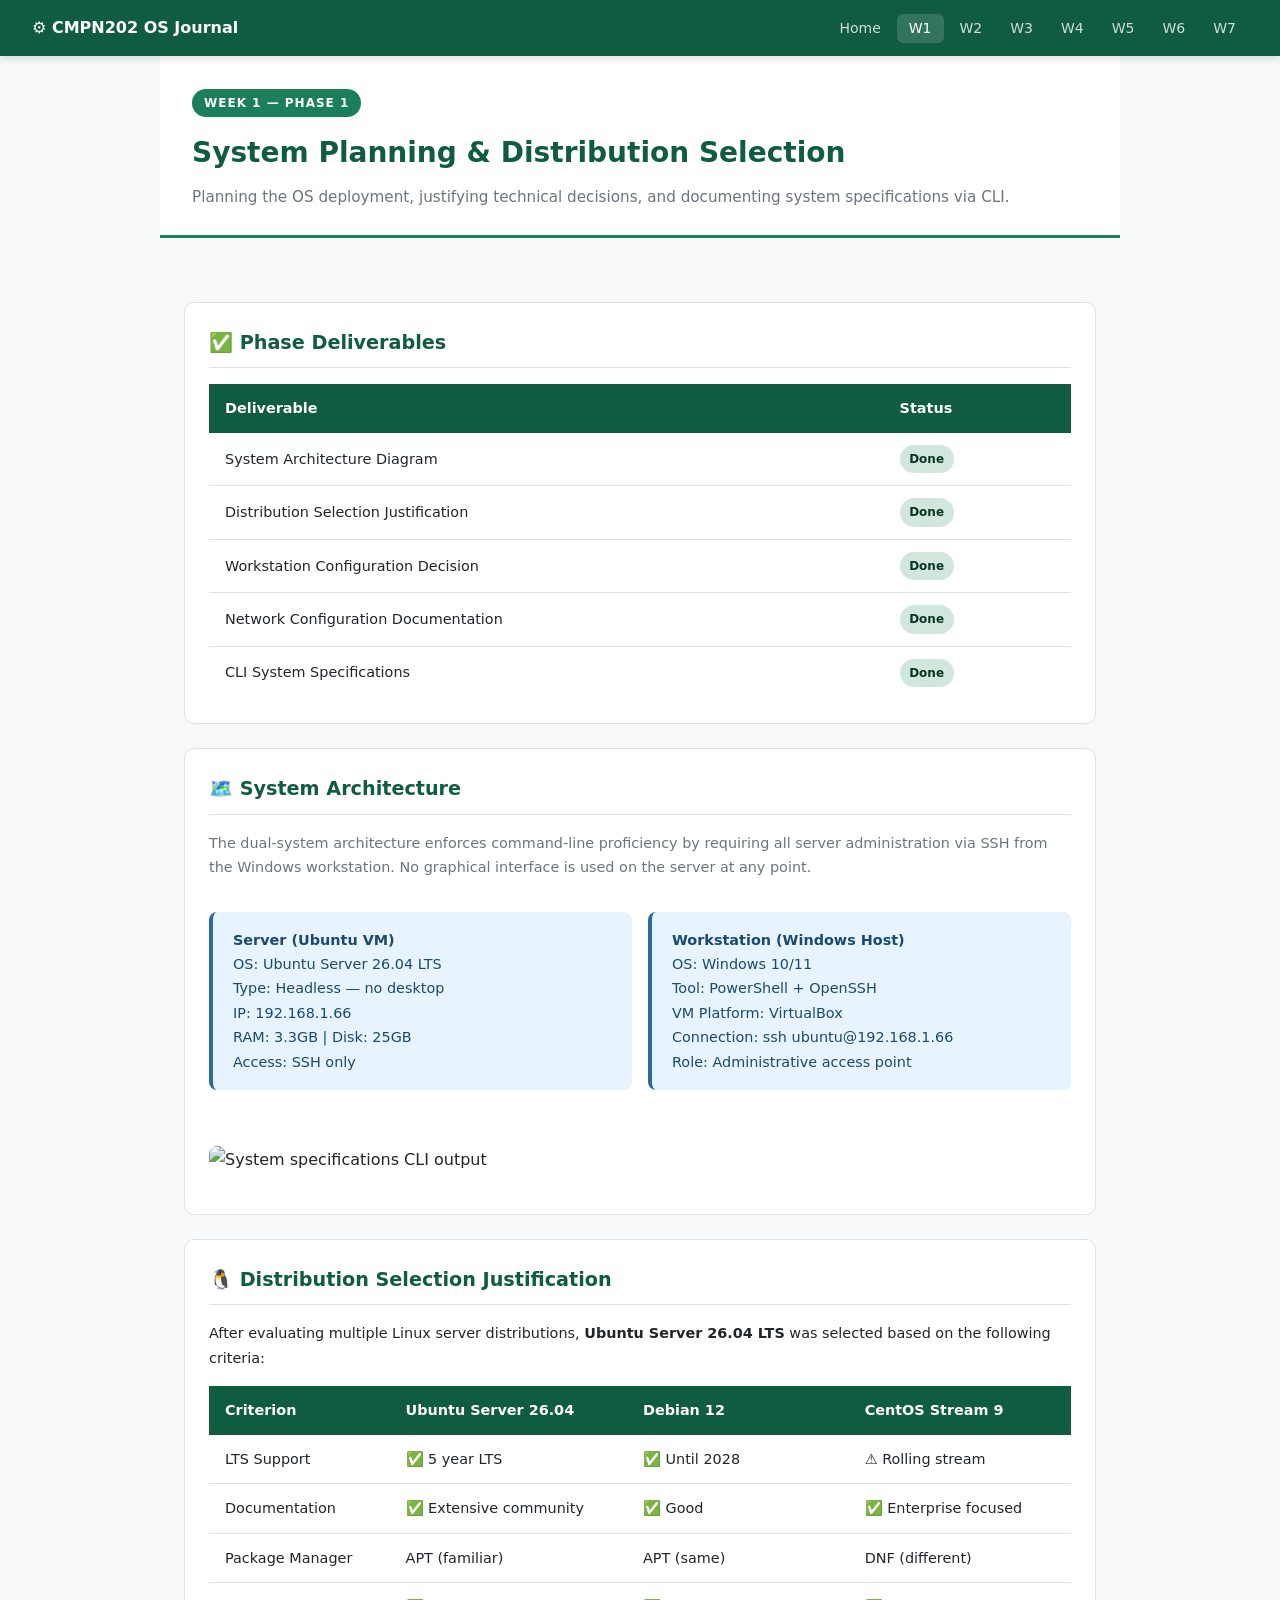
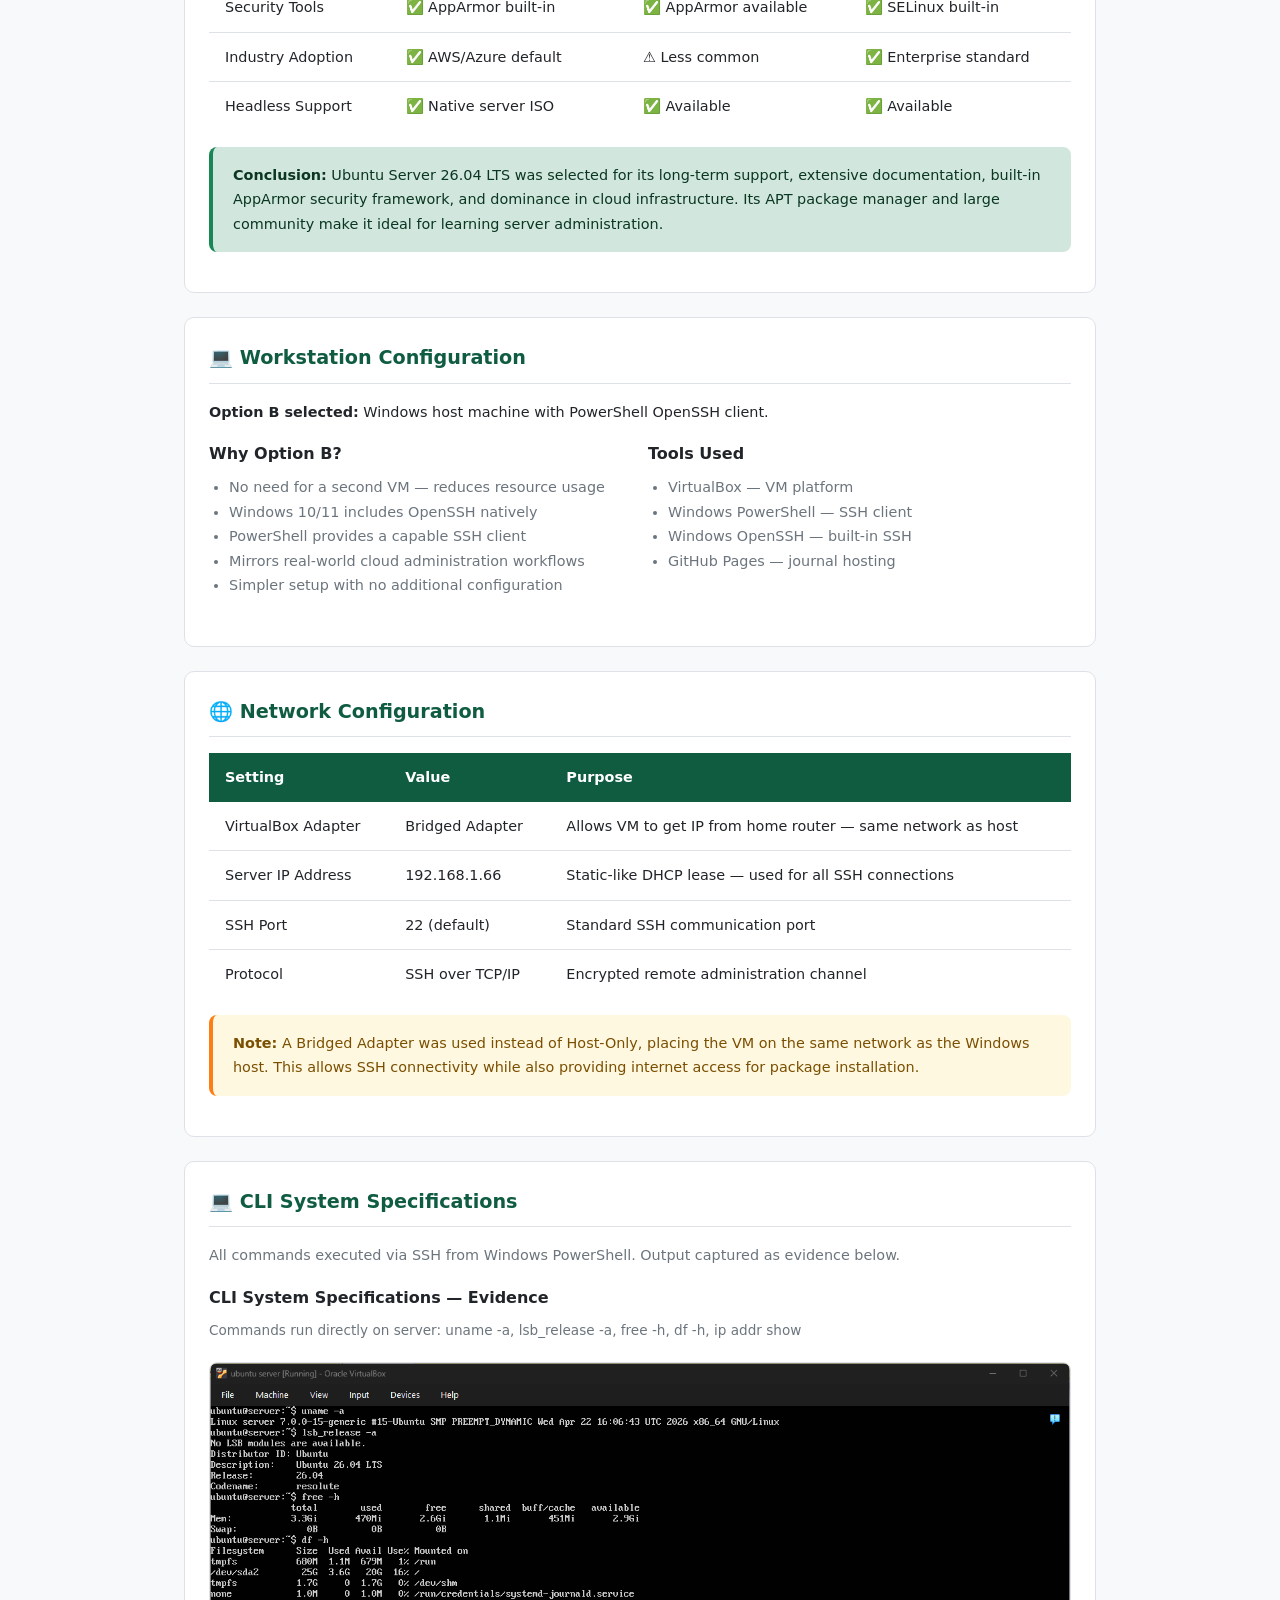
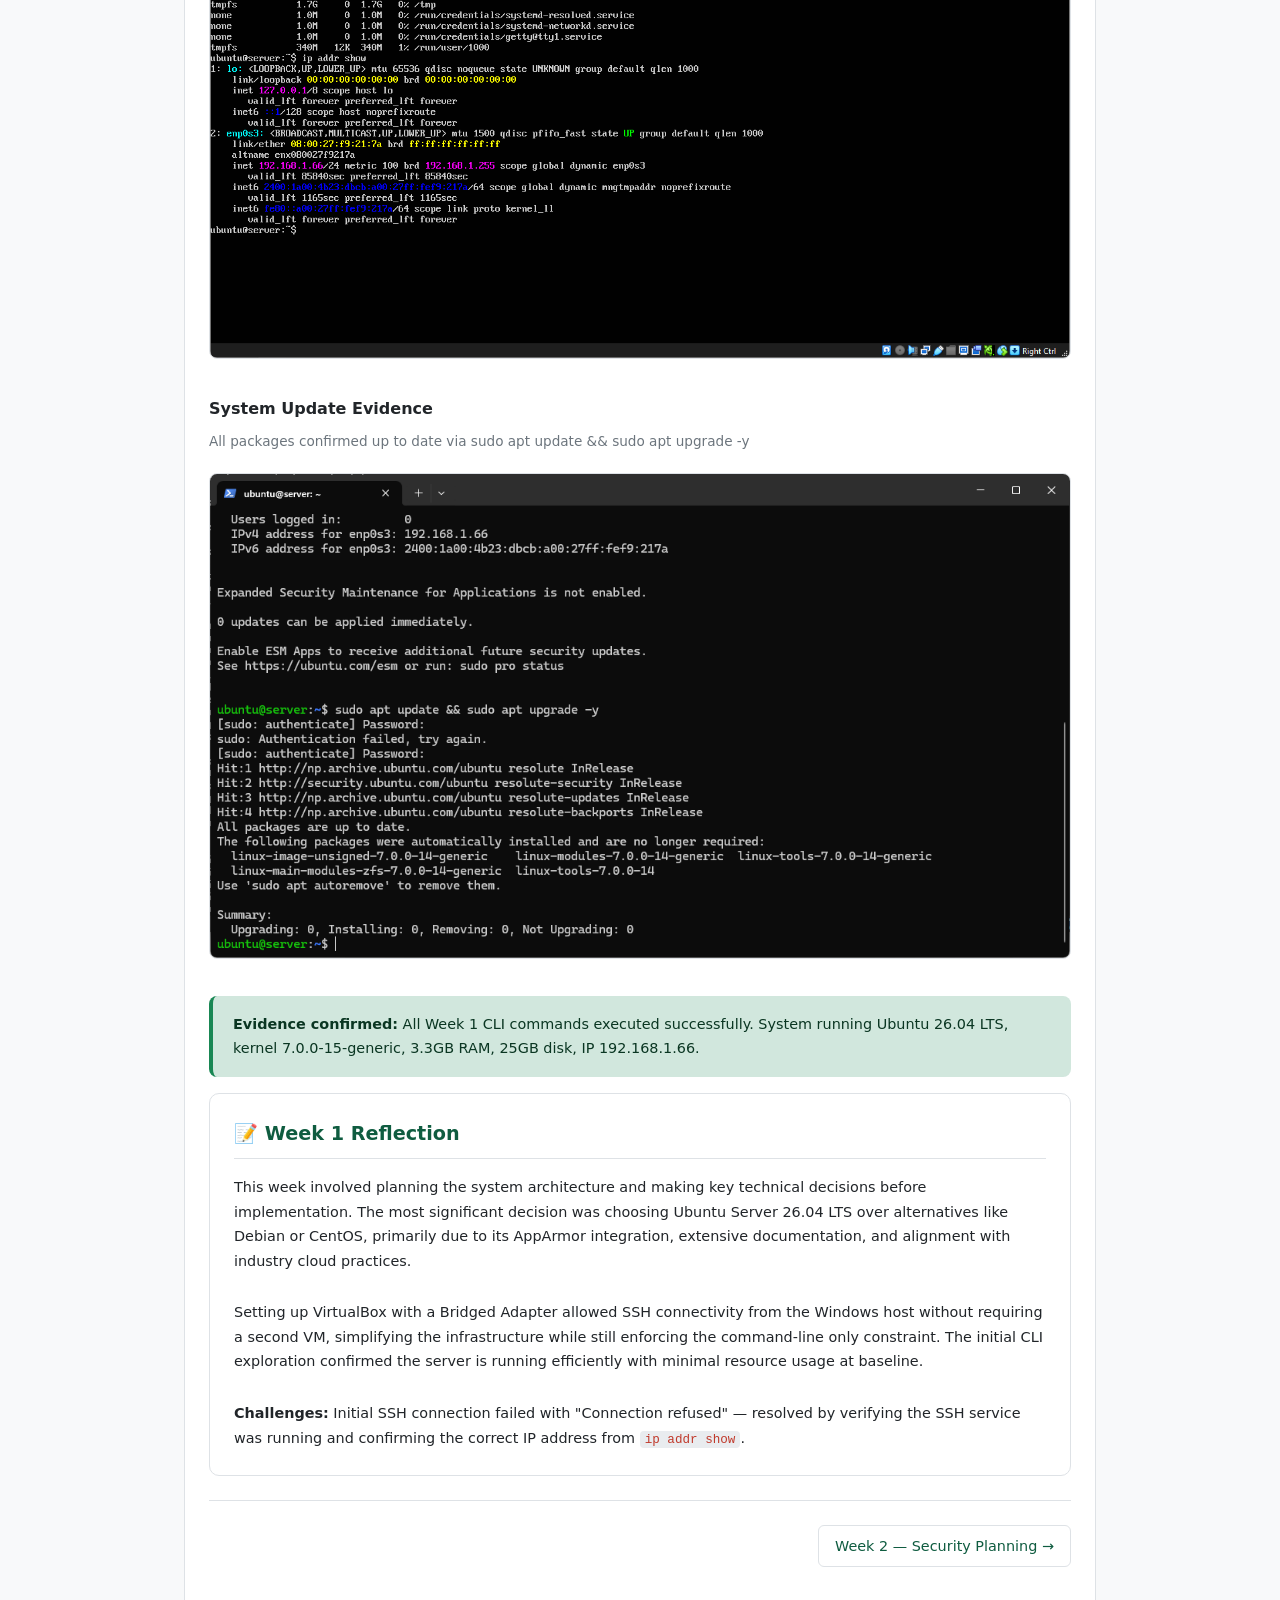
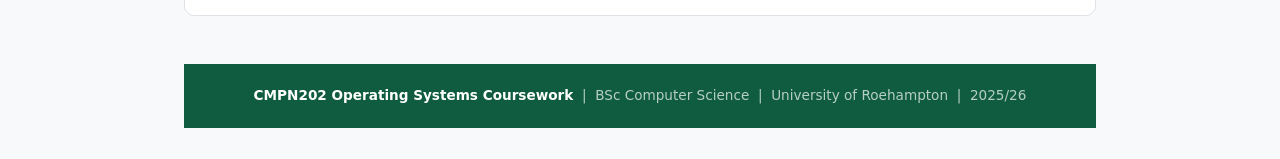
==== commit 39e9be06: "Update week1.html" ====
--- a/weeks/week1.html
+++ b/weeks/week1.html
@@ -37,7 +37,7 @@
         <tr><th>Deliverable</th><th>Status</th></tr>
       </thead>
       <tbody>
-        <tr><td>System Architecture Diagram</td><td><span class="badge badge-progress">In Progress</span></td></tr>
+        <tr><td>System Architecture Diagram</td><td><span class="badge badge-done">Done</span></td></tr>
         <tr><td>Distribution Selection Justification</td><td><span class="badge badge-done">Done</span></td></tr>
         <tr><td>Workstation Configuration Decision</td><td><span class="badge badge-done">Done</span></td></tr>
         <tr><td>Network Configuration Documentation</td><td><span class="badge badge-done">Done</span></td></tr>
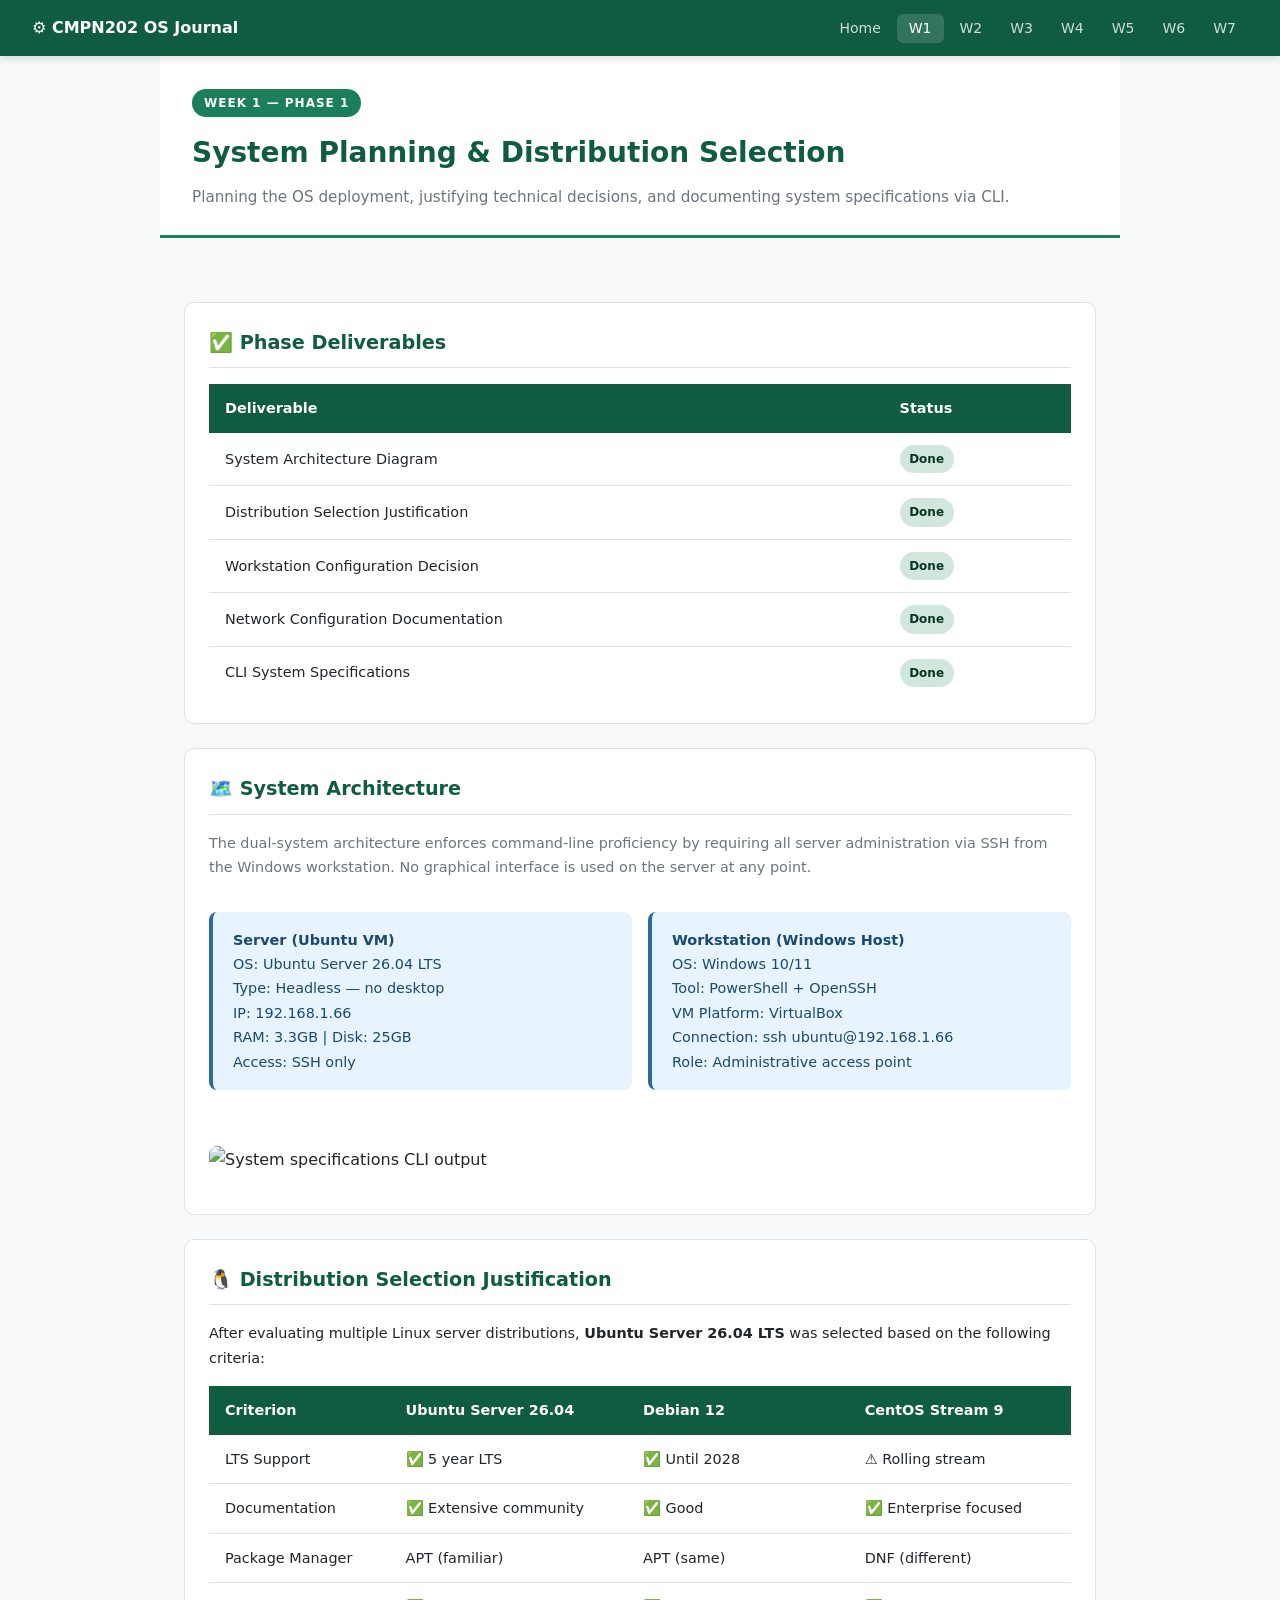
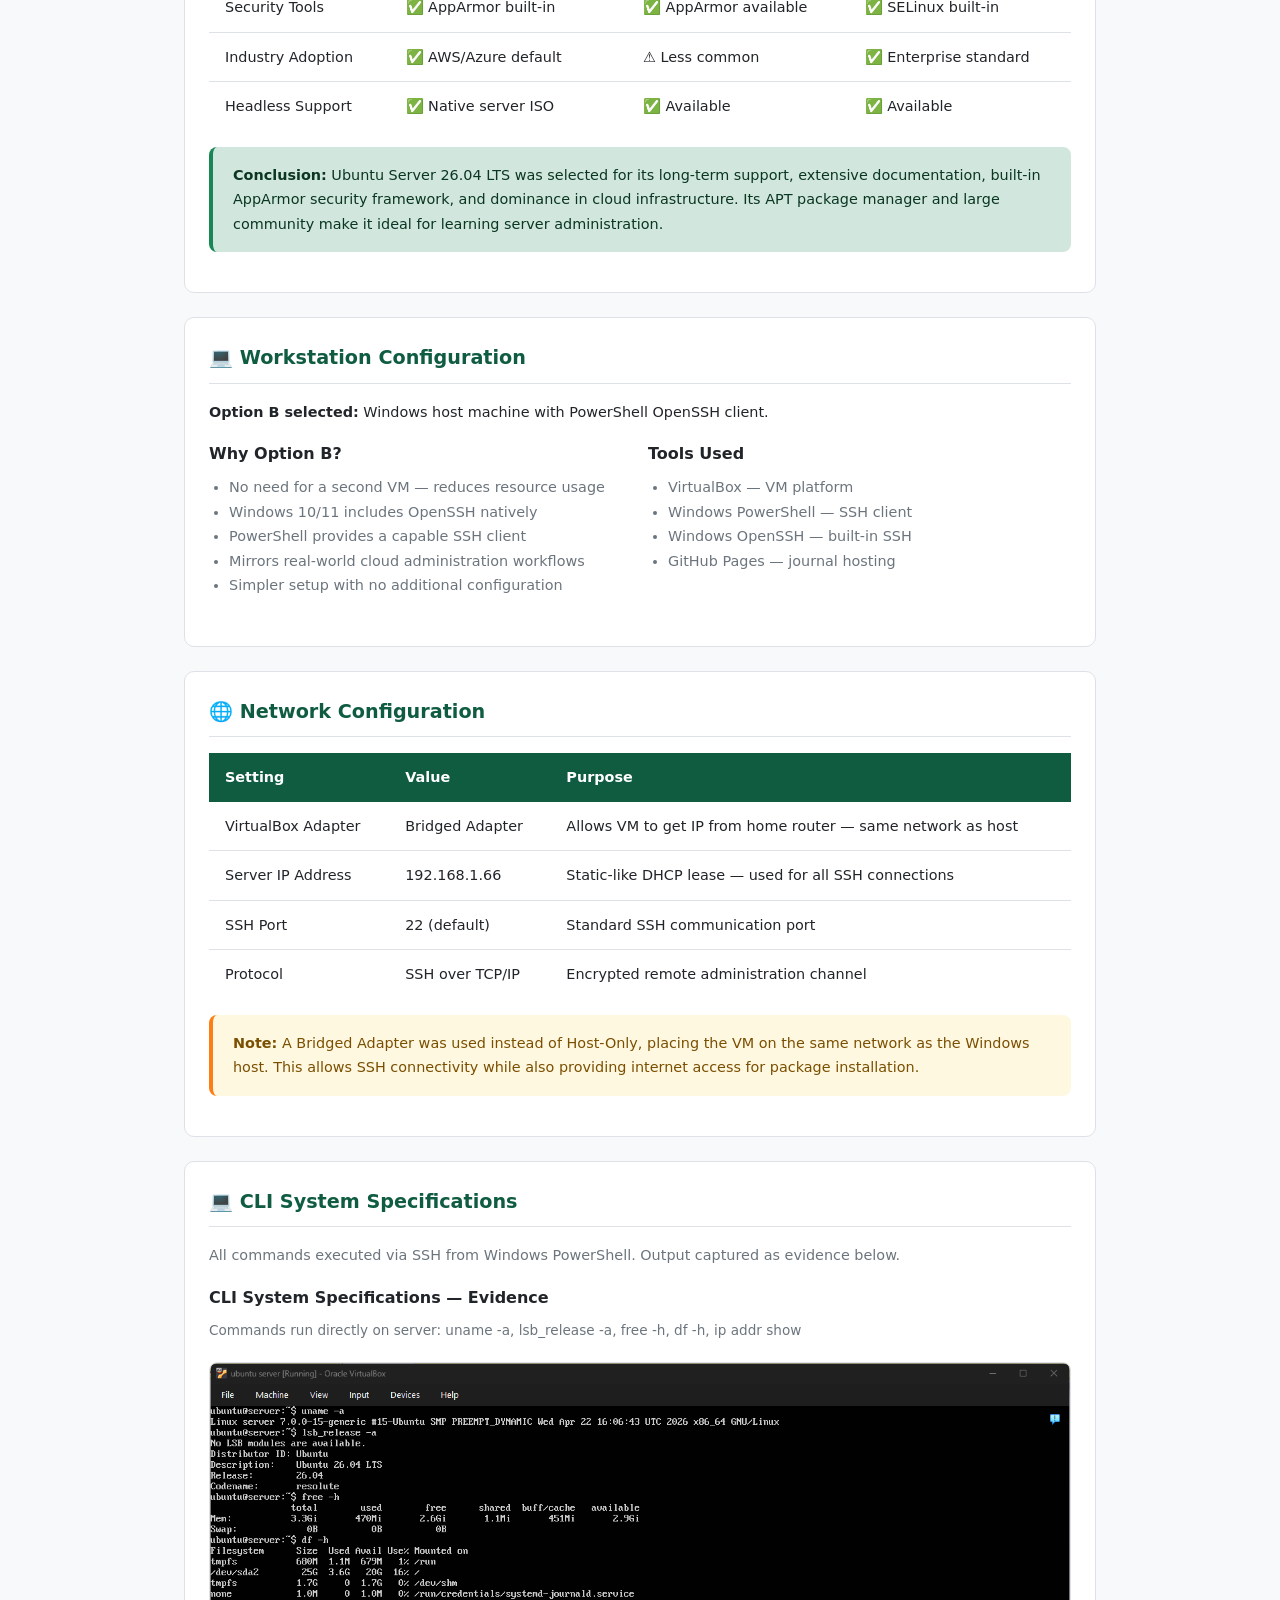
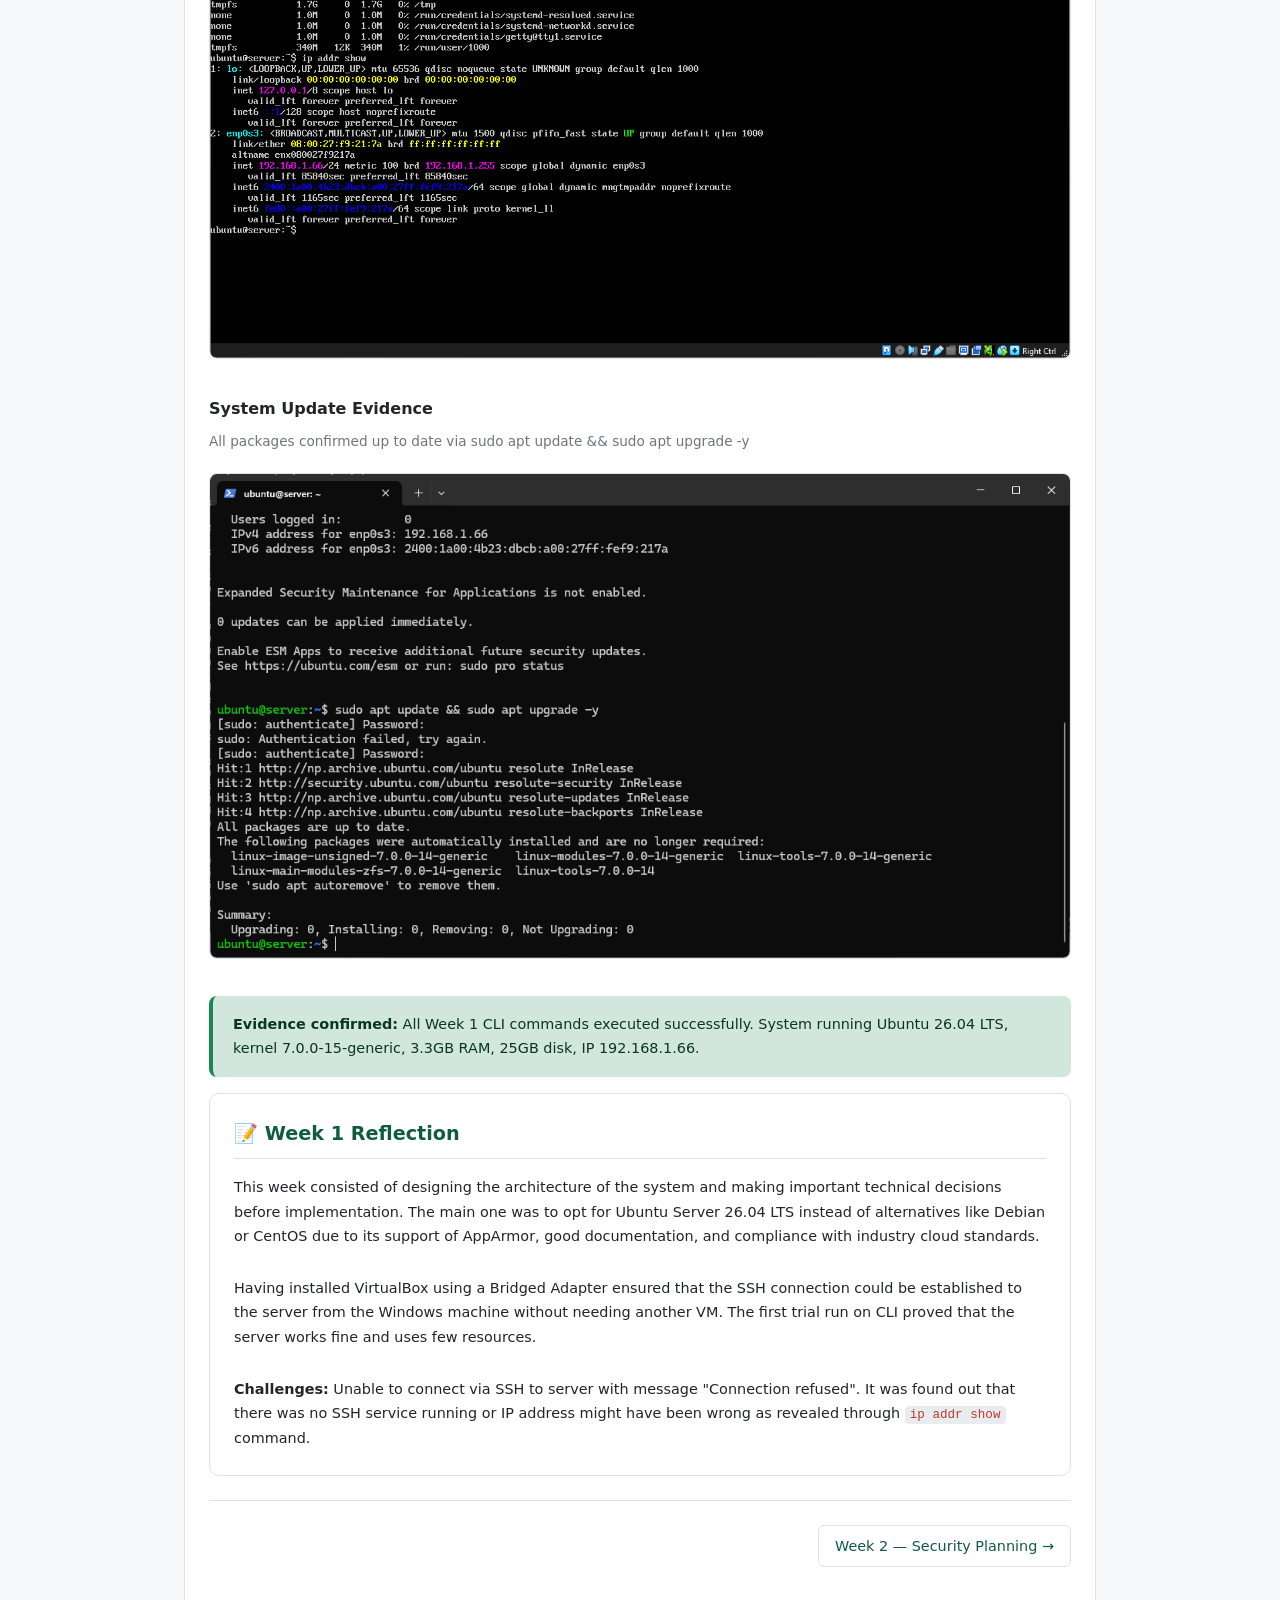
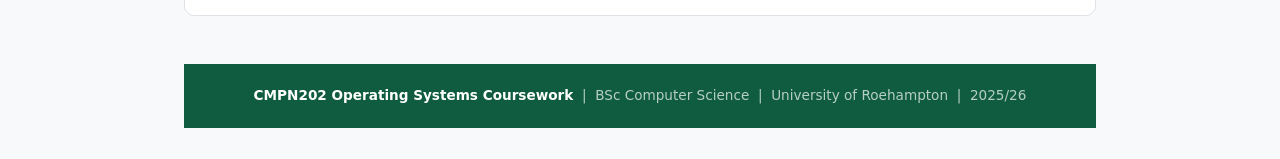
==== commit c9041ab3: "Update week1.html" ====
--- a/weeks/week1.html
+++ b/weeks/week1.html
@@ -215,11 +215,11 @@
 
   <div class="card">
     <h2>📝 Week 1 Reflection</h2>
-    <p style="font-size:0.9rem;">This week involved planning the system architecture and making key technical decisions before implementation. The most significant decision was choosing Ubuntu Server 26.04 LTS over alternatives like Debian or CentOS, primarily due to its AppArmor integration, extensive documentation, and alignment with industry cloud practices.</p>
+    <p style="font-size:0.9rem;">This week consisted of designing the architecture of the system and making important technical decisions before implementation. The main one was to opt for Ubuntu Server 26.04 LTS instead of alternatives like Debian or CentOS due to its support of AppArmor, good documentation, and compliance with industry cloud standards.</p>
     <br>
-    <p style="font-size:0.9rem;">Setting up VirtualBox with a Bridged Adapter allowed SSH connectivity from the Windows host without requiring a second VM, simplifying the infrastructure while still enforcing the command-line only constraint. The initial CLI exploration confirmed the server is running efficiently with minimal resource usage at baseline.</p>
+    <p style="font-size:0.9rem;">Having installed VirtualBox using a Bridged Adapter ensured that the SSH connection could be established to the server from the Windows machine without needing another VM. The first trial run on CLI proved that the server works fine and uses few resources.</p>
     <br>
-    <p style="font-size:0.9rem;"><strong>Challenges:</strong> Initial SSH connection failed with "Connection refused" — resolved by verifying the SSH service was running and confirming the correct IP address from <code>ip addr show</code>.</p>
+    <p style="font-size:0.9rem;"><strong>Challenges:</strong> Unable to connect via SSH to server with message "Connection refused". It was found out that there was no SSH service running or IP address might have been wrong as revealed through <code>ip addr show</code> command.</p>
   </div>
 
   <div class="pagination">
